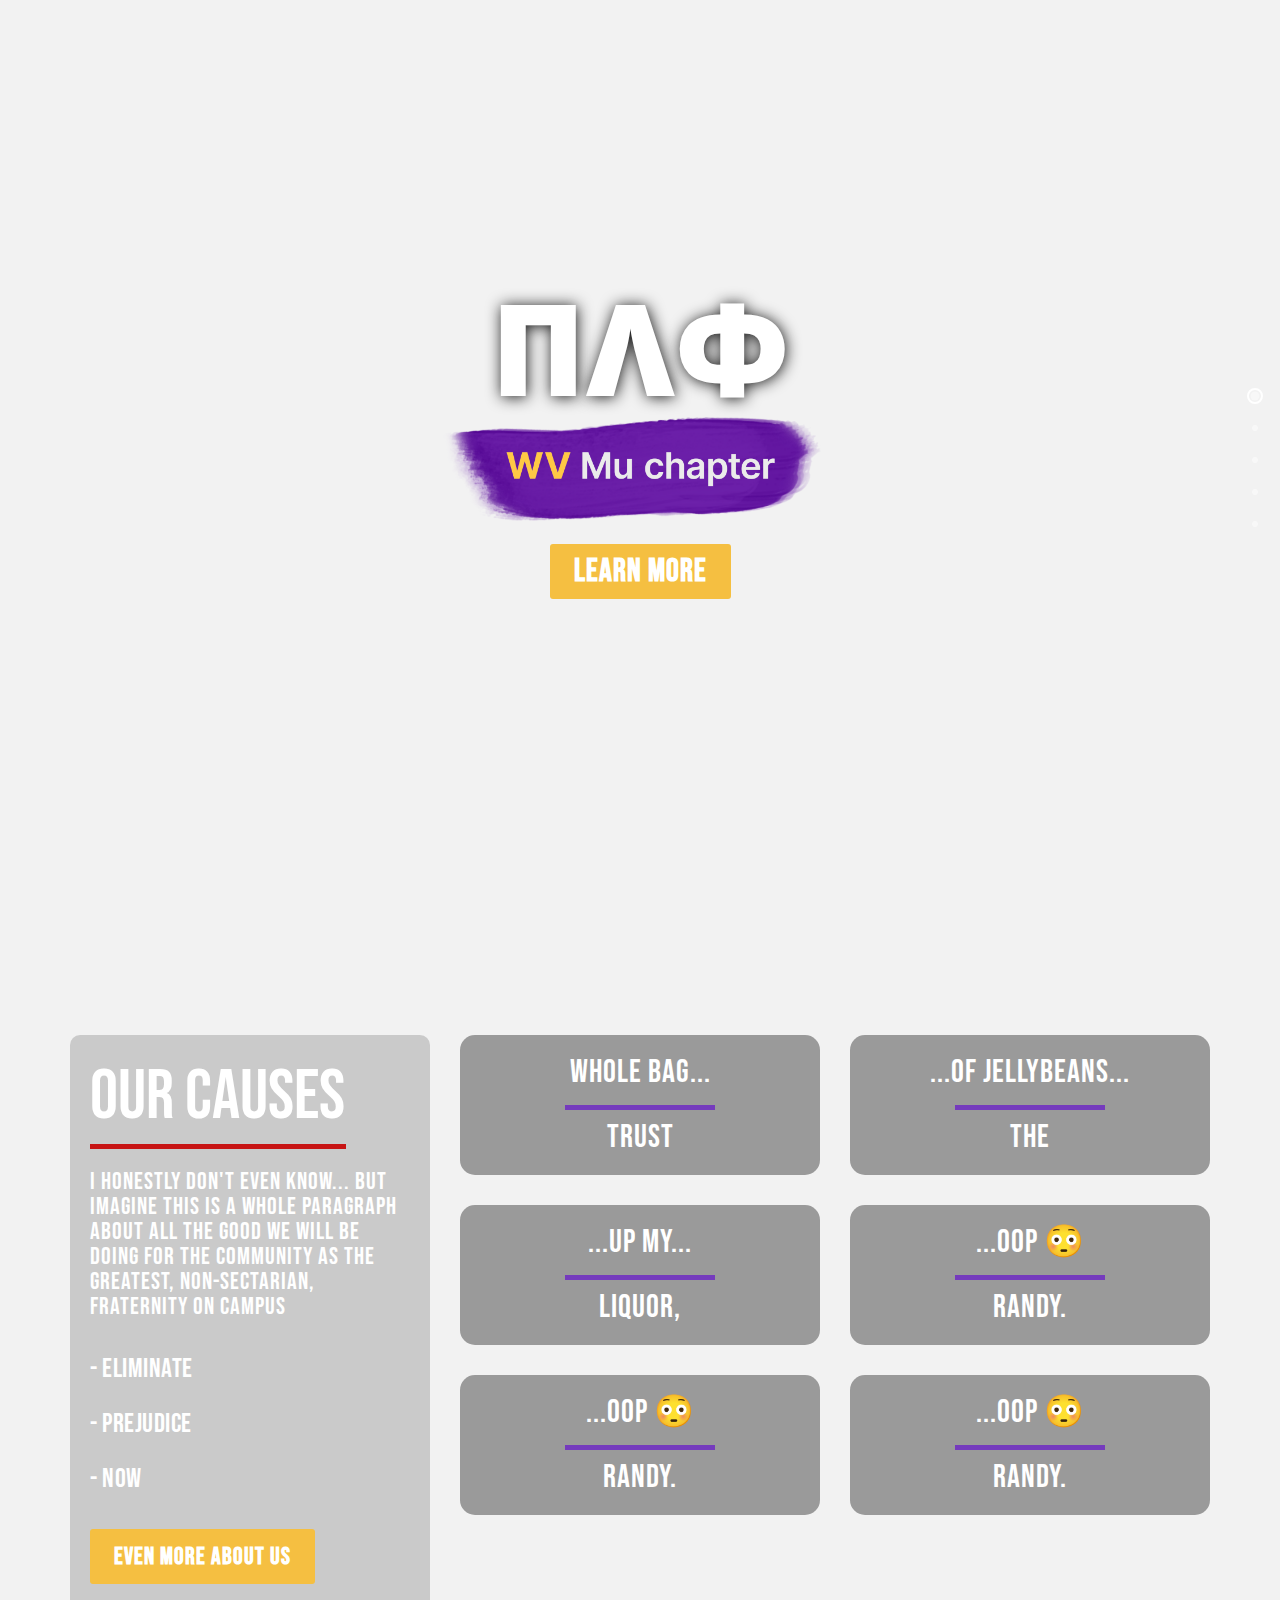
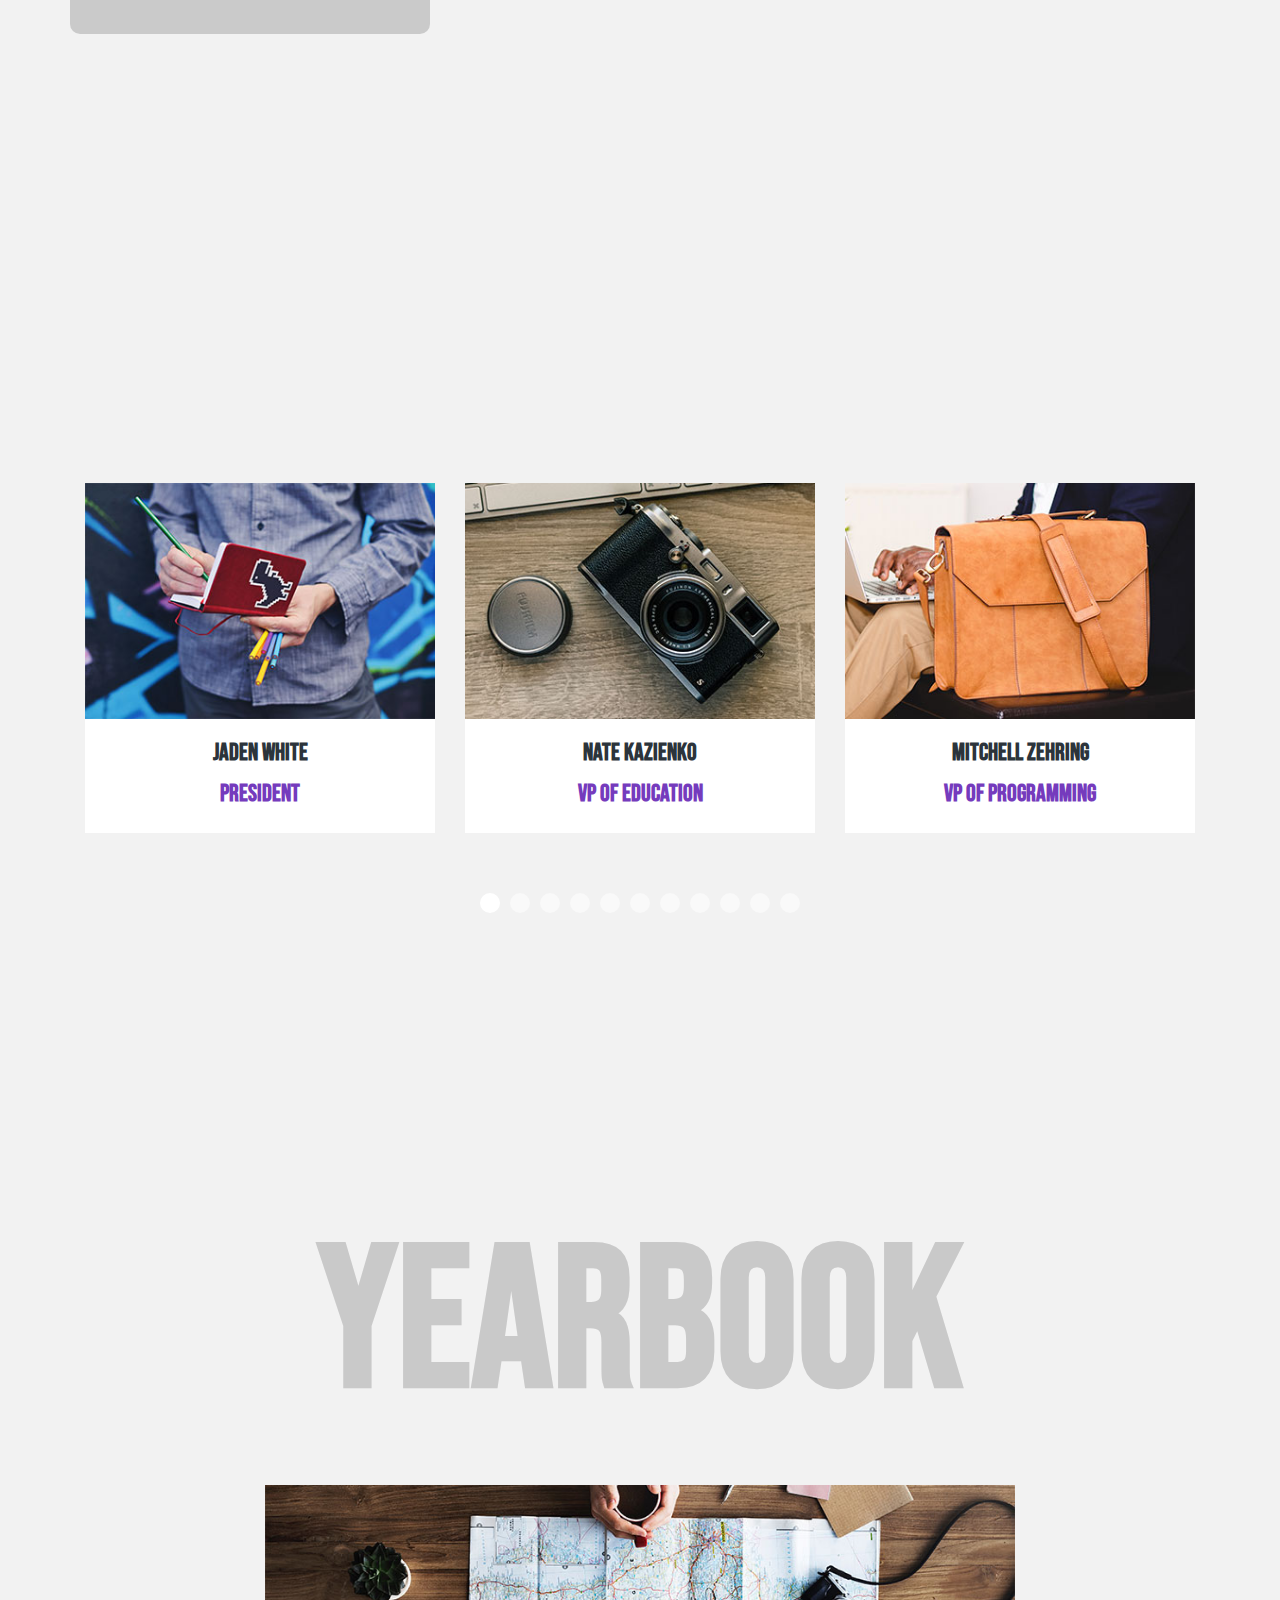
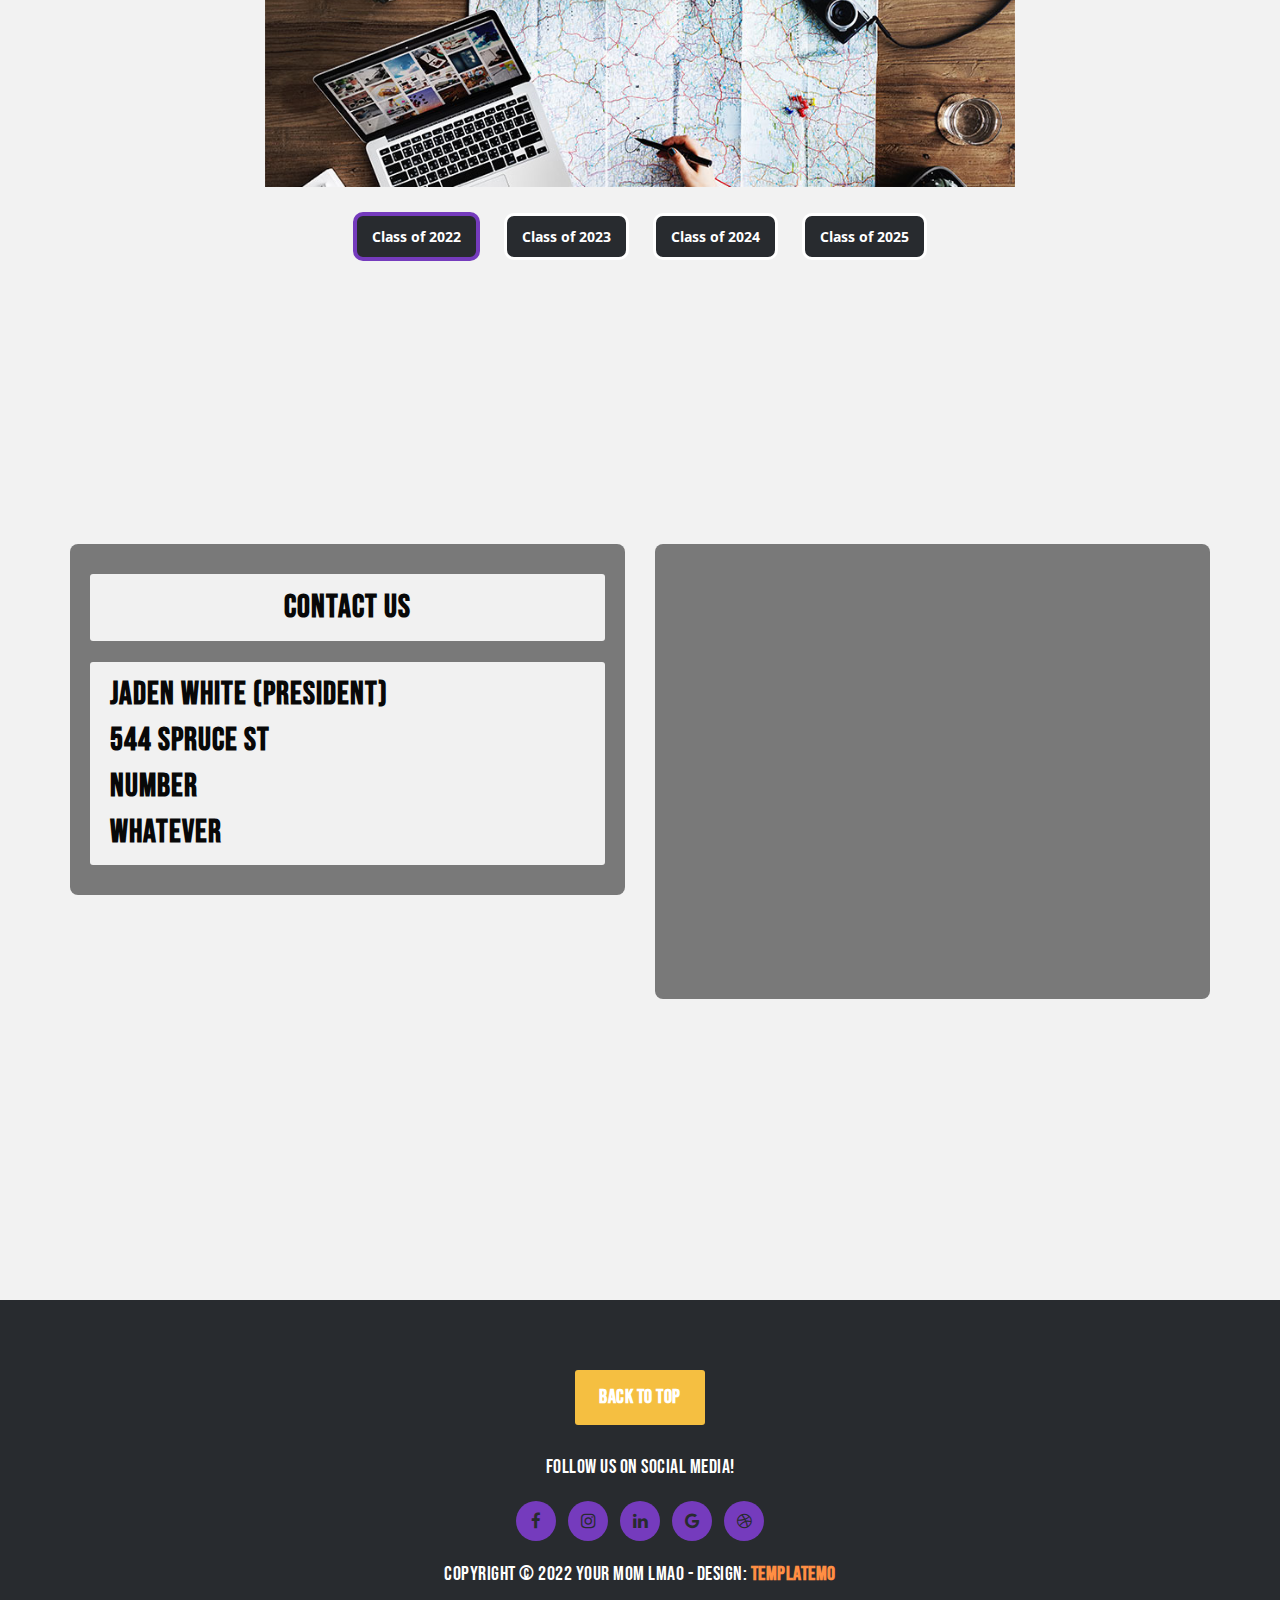
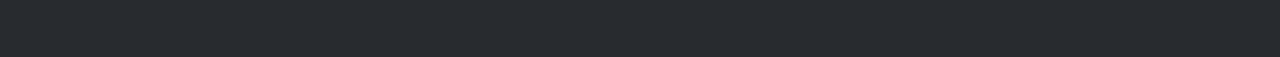
==== index.html @ c04f8cab "Update index.html" ====
<!DOCTYPE html>
<html>
    <head> 
        <meta charset="utf-8">
        <meta http-equiv="X-UA-Compatible" content="IE=edge,chrome=1">
        <title>WVU PiLam</title>
        <link rel="shortcut icon" href="img/lion60.png" type="image/x-icon"/>
        <meta name="description" content="">
        <meta name="viewport" content="width=device-width, initial-scale=1">
        <link rel="apple-touch-icon" href="apple-touch-icon.png">

        <link rel="stylesheet" href="css/bootstrap.min.css">
        <link rel="stylesheet" href="css/fontAwesome.css">
        <link rel="stylesheet" href="css/hero-slider.css">
        <link rel="stylesheet" href="css/main.css">
        <link rel="stylesheet" href="css/owl-carousel.css">

        <link href="https://fonts.googleapis.com/css?family=Open+Sans:300,400,600,700,800" rel="stylesheet">
        <script src="https://ajax.googleapis.com/ajax/libs/jquery/3.5.1/jquery.min.js"></script>
        <script src="https://unpkg.com/@lottiefiles/lottie-player@latest/dist/lottie-player.js"></script>

        <script src="js/vendor/modernizr-2.8.3-respond-1.4.2.min.js"></script>
        <script src="js/pilam.js"></script>
    </head>
<!--
Vanilla Template
https://templatemo.com/tm-526-vanilla
-->
<body>
    <div class = "spinner-wrapper">
        <div class="spinner">
          <div id="circle5">
            <!-- <img src="img/bust.png" id="smallen"> -->
          </div>
        </div>
      </div>

    <div class="fixed-side-navbar">
        <ul class="nav flex-column">
            <li class="nav-item"><a class="nav-link" href="#home"><span>Intro</span></a></li>
            <li class="nav-item"><a class="nav-link" href="#services"><span>Philanthropy</span></a></li>
            <li class="nav-item"><a class="nav-link" href="#portfolio"><span>The Boys</span></a></li>
            <li class="nav-item"><a class="nav-link" href="#our-story"><span>YEARBOOK</span></a></li>
            <li class="nav-item"><a class="nav-link" href="#contact-us"><span>Contact Us</span></a></li>
        </ul>
    </div>

    <div class="parallax-content baner-content" id="home">
        <div class="container">
            <div class="first-content">
                <h1>ΠΛΦ</h1>
                <div class="stroke">
                    <img src="img/mu.png" id="chapter">
                <!-- <span><em>WV</em> Mu chapter</span> -->
                </div>
                <div class="primary-button">
                    <a href="#services"><p>Learn More</p></a>
                </div>
            </div>
        </div>
    </div>


    <div class="service-content" id="services">         
        <div class="container">
            <div class="row">
                <div class="col-md-4">
                    <div class="left-text">
                        <h4>Our causes</h4>
                        <div class="line-dec"></div>
                        <p>I honestly don't even know... But imagine this is a whole paragraph about all the good 
                            we will be doing for the community as the GREATEST, NON-SECTARIAN, fraternity on campus</p>
                        <ul>
                            <li>-  Eliminate</li>
                            <li>-  Prejudice</li>
                            <li>-  NOW</li>
                        </ul>
                        <div class="primary-button">
                            <a href="https://www.pilambdaphi.org/about/" target="_blank"><p>Even More About Us</p></a>
                        </div>
                    </div>
                </div>
                <div class="col-md-8">
                    <div class="row">
                        <div class="col-md-6">
                            <div class="service-item">
                                <p>WHOLE BAG...</p>
                                <div class="line-dec"></div>
                                <p>Trust</p>
                            </div>
                        </div>
                        <div class="col-md-6" id="round">
                            <div class="service-item">
                                <p>...OF JELLYBEANS...</p>
                                <div class="line-dec"></div>
                                <p>the</p>
                            </div>
                        </div>
                        <div class="col-md-6">
                            <div class="service-item">
                                <p>...UP MY...</p>
                                <div class="line-dec"></div>
                                <p>liquor,</p>
                            </div>
                        </div>
                        <div class="col-md-6">
                            <div class="service-item">
                                <p>...OOP 😳</p>
                                <div class="line-dec"></div>
                                <p>Randy.</p>
                            </div>
                        </div>
                        <div class="col-md-6">
                            <div class="service-item">
                                <p>...OOP 😳</p>
                                <div class="line-dec"></div>
                                <p>Randy.</p>
                            </div>
                        </div>
                        <div class="col-md-6">
                            <div class="service-item">
                                <p>...OOP 😳</p>
                                <div class="line-dec"></div>
                                <p>Randy.</p>
                            </div>
                        </div>
                    </div>
                </div>                
            </div>
        </div>
    </div>

    
    <div class="parallax-content projects-content" id="portfolio">
        <div class="container" id="skeet">
            <div id="theboys"> <img src="img/theboys.gif" alt=""> </div>
            <div class="row">
                <div class="col-md-12">
                    <div id="owl-testimonials" class="owl-carousel owl-theme">
                        
                        <div class="item">
                            <div class="testimonials-item">
                                <a href="img/1st-big-item.jpg" data-lightbox="image-1"><img src="img/1st-item.jpg" alt=""></a>
                                <div class="text-content">
                                    <h4>JADEN WHITE</h4>
                                    <span>President</span>
                                </div>
                            </div>
                        </div>
                        
                        <div class="item">
                            <div class="testimonials-item">
                                <a href="img/2nd-big-item.jpg" data-lightbox="image-1"><img src="img/2nd-item.jpg" alt=""></a>
                                <div class="text-content">
                                    <h4>Nate Kazienko</h4>
                                    <span>VP of Education</span>
                                </div>
                            </div>
                        </div>
                        <div class="item">
                            <div class="testimonials-item">
                                <a href="img/3rd-big-item.jpg" data-lightbox="image-1"><img src="img/3rd-item.jpg" alt=""></a>
                                <div class="text-content">
                                    <h4>Mitchell Zehring</h4>
                                    <span>VP of Programming</span>
                                </div>
                            </div>
                        </div>
                        <div class="item">
                            <div class="testimonials-item">
                                <a href="img/4th-big-item.jpg" data-lightbox="image-1"><img src="img/4th-item.jpg" alt=""></a>
                                <div class="text-content">
                                    <h4>Noah Boylen</h4>
                                    <span>VP of Recruitment</span>
                                </div>
                            </div>
                        </div>
                        
                        <div class="item">
                            <div class="testimonials-item">
                                <a href="img/5th-big-item.jpg" data-lightbox="image-1"><img src="img/5th-item.jpg" alt=""></a>
                                <div class="text-content">
                                    <h4>Dylan McGlinchey</h4>
                                    <span>VP of Finance</span>
                                </div>
                            </div>
                        </div>
                        
                        <div class="item">
                            <div class="testimonials-item">
                                <a href="img/6th-big-item.jpg" data-lightbox="image-1"><img src="img/6th-item.jpg" alt=""></a>
                                <div class="text-content">
                                    <h4>Alex Tucker</h4>
                                    <span>VP of Communications</span>
                                </div>
                            </div>
                        </div>
                        
                        <div class="item">
                            <div class="testimonials-item">
                                <a href="img/2nd-big-item.jpg" data-lightbox="image-1"><img src="img/2nd-item.jpg" alt=""></a>
                                <div class="text-content">
                                    <h4>Chris Deluca</h4>
                                    <span>VP of Alumni Relations</span>
                                </div>
                            </div>
                        </div>
                        
                        <div class="item">
                            <div class="testimonials-item">
                                <a href="img/1st-big-item.jpg" data-lightbox="image-1"><img src="img/1st-item.jpg" alt=""></a>
                                <div class="text-content">
                                    <h4>Harry Weeks</h4>
                                    <span>---</span>
                                </div>
                            </div>
                        </div>
                        
                        <div class="item">
                            <div class="testimonials-item">
                                <a href="img/1st-big-item.jpg" data-lightbox="image-1"><img src="img/1st-item.jpg" alt=""></a>
                                <div class="text-content">
                                    <h4>Colton Cooper</h4>
                                    <span>---</span>
                                </div>
                            </div>
                        </div>
                        
                        <div class="item">
                            <div class="testimonials-item">
                                <a href="img/1st-big-item.jpg" data-lightbox="image-1"><img src="img/1st-item.jpg" alt=""></a>
                                <div class="text-content">
                                    <h4>Ian Scaffidi</h4>
                                    <span>---</span>
                                </div>
                            </div>
                        </div>
                        
                        <div class="item">
                            <div class="testimonials-item">
                                <a href="img/1st-big-item.jpg" data-lightbox="image-1"><img src="img/1st-item.jpg" alt=""></a>
                                <div class="text-content">
                                    <h4>Jeremy Six</h4>
                                    <span>---</span>
                                </div>
                            </div>
                        </div>
                        
                        <div class="item">
                            <div class="testimonials-item">
                                <a href="img/1st-big-item.jpg" data-lightbox="image-1"><img src="img/1st-item.jpg" alt=""></a>
                                <div class="text-content">
                                    <h4>Connor Kelly</h4>
                                    <span>---</span>
                                </div>
                            </div>
                        </div>
                        
                        <div class="item">
                            <div class="testimonials-item">
                                <a href="img/1st-big-item.jpg" data-lightbox="image-1"><img src="img/1st-item.jpg" alt=""></a>
                                <div class="text-content">
                                    <h4>Cameron Cornwall</h4>
                                    <span>---</span>
                                </div>
                            </div>
                        </div>
                        
                        <div class="item">
                            <div class="testimonials-item">
                                <a href="img/1st-big-item.jpg" data-lightbox="image-1"><img src="img/1st-item.jpg" alt=""></a>
                                <div class="text-content">
                                    <h4>Ryan Rutherford</h4>
                                    <span>---</span>
                                </div>
                            </div>
                        </div>
                        
                        <div class="item">
                            <div class="testimonials-item">
                                <a href="img/1st-big-item.jpg" data-lightbox="image-1"><img src="img/1st-item.jpg" alt=""></a>
                                <div class="text-content">
                                    <h4>Max Farmerie</h4>
                                    <span>---</span>
                                </div>
                            </div>
                        </div>
                        
                        <div class="item">
                            <div class="testimonials-item">
                                <a href="img/1st-big-item.jpg" data-lightbox="image-1"><img src="img/1st-item.jpg" alt=""></a>
                                <div class="text-content">
                                    <h4>HJonah Andres</h4>
                                    <span>---</span>
                                </div>
                            </div>
                        </div>
                        
                        <div class="item">
                            <div class="testimonials-item">
                                <a href="img/1st-big-item.jpg" data-lightbox="image-1"><img src="img/1st-item.jpg" alt=""></a>
                                <div class="text-content">
                                    <h4>Ryan Garland</h4>
                                    <span>---</span>
                                </div>
                            </div>
                        </div>
                        
                        <div class="item">
                            <div class="testimonials-item">
                                <a href="img/1st-big-item.jpg" data-lightbox="image-1"><img src="img/1st-item.jpg" alt=""></a>
                                <div class="text-content">
                                    <h4>Jaxon Lamb</h4>
                                    <span>---</span>
                                </div>
                            </div>
                        </div>
                        
                        <div class="item">
                            <div class="testimonials-item">
                                <a href="img/1st-big-item.jpg" data-lightbox="image-1"><img src="img/1st-item.jpg" alt=""></a>
                                <div class="text-content">
                                    <h4>Cole Newland</h4>
                                    <span>---</span>
                                </div>
                            </div>
                        </div>
                        
                        <div class="item">
                            <div class="testimonials-item">
                                <a href="img/1st-big-item.jpg" data-lightbox="image-1"><img src="img/1st-item.jpg" alt=""></a>
                                <div class="text-content">
                                    <h4>Dante Leff</h4>
                                    <span>---</span>
                                </div>
                            </div>
                        </div>
                        
                        <div class="item">
                            <div class="testimonials-item">
                                <a href="img/1st-big-item.jpg" data-lightbox="image-1"><img src="img/1st-item.jpg" alt=""></a>
                                <div class="text-content">
                                    <h4>Agustin Urioste/h4>
                                    <span>---</span>
                                </div>
                            </div>
                        </div>
                            
                            <div class="item">
                            <div class="testimonials-item">
                                <a href="img/1st-big-item.jpg" data-lightbox="image-1"><img src="img/1st-item.jpg" alt=""></a>
                                <div class="text-content">
                                    <h4>Jared Icenhower</h4>
                                    <span>---</span>
                                </div>
                            </div>
                        </div>
                            
                            <div class="item">
                            <div class="testimonials-item">
                                <a href="img/1st-big-item.jpg" data-lightbox="image-1"><img src="img/1st-item.jpg" alt=""></a>
                                <div class="text-content">
                                    <h4>Lou Wabnitz</h4>
                                    <span>---</span>
                                </div>
                            </div>
                        </div>
                            
                        <div class="item">
                            <div class="testimonials-item">
                                <a href="img/1st-big-item.jpg" data-lightbox="image-1"><img src="img/1st-item.jpg" alt=""></a>
                                <div class="text-content">
                                    <h4>Isaac Wilfong/h4>
                                    <span>---</span>
                                </div>
                            </div>
                        </div>
                                
                        <div class="item">
                            <div class="testimonials-item">
                                <a href="img/1st-big-item.jpg" data-lightbox="image-1"><img src="img/1st-item.jpg" alt=""></a>
                                <div class="text-content">
                                    <h4>Chris VaChris</h4>
                                    <span>---</span>
                                </div>
                            </div>
                        </div>
                            
                        <div class="item">
                            <div class="testimonials-item">
                                <a href="img/1st-big-item.jpg" data-lightbox="image-1"><img src="img/1st-item.jpg" alt=""></a>
                                <div class="text-content">
                                    <h4>Jacob Coots</h4>
                                    <span>---</span>
                                </div>
                            </div>
                        </div>
                            
                       <div class="item">
                            <div class="testimonials-item">
                                <a href="img/1st-big-item.jpg" data-lightbox="image-1"><img src="img/1st-item.jpg" alt=""></a>
                                <div class="text-content">
                                    <h4>Aaron Charlebois</h4>
                                    <span>---</span>
                                </div>
                            </div>
                        </div>
                            
                            <div class="item">
                            <div class="testimonials-item">
                                <a href="img/1st-big-item.jpg" data-lightbox="image-1"><img src="img/1st-item.jpg" alt=""></a>
                                <div class="text-content">
                                    <h4>Matt Green</h4>
                                    <span>---</span>
                                </div>
                            </div>
                        </div>
                            
                            <div class="item">
                            <div class="testimonials-item">
                                <a href="img/1st-big-item.jpg" data-lightbox="image-1"><img src="img/1st-item.jpg" alt=""></a>
                                <div class="text-content">
                                    <h4>Ethan Wright</h4>
                                    <span>---</span>
                                </div>
                            </div>
                        </div>
                            
                            <div class="item">
                            <div class="testimonials-item">
                                <a href="img/1st-big-item.jpg" data-lightbox="image-1"><img src="img/1st-item.jpg" alt=""></a>
                                <div class="text-content">
                                    <h4>Matt Clingenpeel</h4>
                                    <span>---</span>
                                </div>
                            </div>
                        </div>
                            
                            <div class="item">
                            <div class="testimonials-item">
                                <a href="img/1st-big-item.jpg" data-lightbox="image-1"><img src="img/1st-item.jpg" alt=""></a>
                                <div class="text-content">
                                    <h4>Aaron Charlebois</h4>
                                    <span>---</span>
                                </div>
                            </div>
                        </div>
                        
                    </div>
                </div>
            </div>
        </div>
    </div>


    <div class="tabs-content" id="our-story">
        <!-- <div id="story"> <img src="img/story.gif" alt=""> </div> -->
        <div class="yeartitle">
            <div class="title-item"><p>YEARBOOK</p></div>
        </div>
        <div class="container yearbook">
             <div class="row">
                <div class="col-md-8 mx-auto">
                    <div class="wrapper">
                    <section id="first-tab-group" class="tabgroup">
                      <div id="tab1">
                        <img src="img/1st-tab.jpg" alt="">
                         <!-- <p>Paragraph possible.</p> -->
                      </div>
                      <div id="tab2">
                        <img src="img/2nd-tab.jpg" alt="">
                       <!-- <p>Paragraph possible.</p> -->
                      </div>
                      <div id="tab3">
                        <img src="img/3rd-tab.jpg" alt="">
                         <!-- <p>Paragraph possible.</p> -->
                      </div>
                      <div id="tab4">
                        <img src="img/4th-tab.jpg" alt="">
                         <!-- <p>Paragraph possible.</p> -->
                    </section>
                    <ul class="tabs clearfix" data-tabgroup="first-tab-group">
                      <li><a href="#tab1" class="active">Class of 2022</a></li>
                      <li><a href="#tab2">Class of 2023</a></li>
                      <li><a href="#tab3">Class of 2024</a></li>
                      <li><a href="#tab4">Class of 2025</a></li>
                    </ul>
                    </div>
                </div>
            </div>
        </div>
    </div>


    <div class="parallax-content contact-content" id="contact-us">
        <div class="container">
            <div class="row">
                <!--<div class="col-md-6">
                    <div class="contact-form">
                        <div class="row">
                            <form id="contact" action="" method="post">
                                <div class="row">
                                    <div class="col-md-12">
                                      <fieldset>
                                        <input name="name" type="text" class="form-control" id="name" placeholder="Your name..." required="">
                                      </fieldset>
                                    </div>
                                    <div class="col-md-12">
                                      <fieldset>
                                        <input name="email" type="email" class="form-control" id="email" placeholder="Your email..." required="">
                                      </fieldset>
                                    </div>
                                    <div class="col-md-12">
                                      <fieldset>
                                        <textarea name="message" rows="6" class="form-control" id="message" placeholder="Your message..." required=""></textarea>
                                      </fieldset>
                                    </div>
                                    <div class="col-md-12">
                                      <fieldset>
                                        <button type="submit" id="form-submit" class="btn">Send Message</button>
                                      </fieldset>
                                    </div> 
                                                                       
                                </div>
                            </form>
                        </div>
                    </div>
                </div> -->
                <div class="col-md-6">
                    <div class="map">
                <div class="contactSquare">
                    <br>
                    <p>Contact Us</p>
                    <br>
                  </div>
                  <br>
                  <div class="contactSquare2">
                    <p>Jaden White (President)</p>
                    <br>
                    <p>544 Spruce St</p>
                    <br>
                    <p>Number</p>
                    <br>
                    <p>Whatever</p>
                  </div>
                </div>
                </div>
                <div class="col-md-6">
                    <div class="map">
                    <!-- How to change your own map point
                           1. Go to Google Maps
                           2. Click on your location point
                           3. Click "Share" and choose "Embed map" tab
                           4. Copy only URL and paste it within the src="" field below
                    -->

                         <iframe src="https://www.google.com/maps/embed/v1/place?q=place_id:Eig1NDQgU3BydWNlIFN0LCBNb3JnYW50b3duLCBXViAyNjUwNSwgVVNBIlESTwo0CjIJnzLoTGN7NYgRSp_VmxJH49caHgsQ7sHuoQEaFAoSCe2SSh0ZezWIERXAhmSf-9KfDBCgBCoUChIJ78q42nx7NYgRjWNObmt5iIE&key=AIzaSyDJhasPWdSQ15h7fcMyw0p98nAD2GljivE"
                            width="100%" height="390" frameborder="0" style="border:0" allowfullscreen>
                        </iframe>
                    </div>
                </div>
            </div>
        </div>
    </div>

    <footer>
        <div class="container">
            <div class="row">
                <div class="col-md-12">
                    <div class="primary-button">
                        <a href="#home"><p>Back To Top</p></a>
                    </div>
                    <p>Follow us on Social Media!</p>
                    <br>
                    <ul>
                        <li><a href="https://www.facebook.com/pilamwvu/about" target="_blank"><i class="fa fa-facebook"></i></a></li>
                        <li><a href="https://www.instagram.com/pilamwvu/" target="_blank"><i class="fa fa-instagram"></i></a></li>
                        <li><a href="#"><i class="fa fa-linkedin"></i></a></li>
                        <li><a href="#"><i class="fa fa-google"></i></a></li>
                        <li><a href="#"><i class="fa fa-dribbble"></i></a></li>
                    </ul>
                    <br>
                    <p>Copyright &copy; 2022 your mom lmao
            
            		- Design: <a rel="nofollow noopener" href="https://templatemo.com"><em>TemplateMo</em></a></p>
                </div>
            </div>
        </div>
    </footer>



    <script src="https://ajax.googleapis.com/ajax/libs/jquery/1.11.2/jquery.min.js"></script>
    <script>window.jQuery || document.write('<script src="js/vendor/jquery-1.11.2.min.js"><\/script>')</script>
    <script src="js/vendor/bootstrap.min.js"></script>
    <script src="js/plugins.js"></script>
    <script src="js/main.js"></script>
    <script>
        function openCity(cityName) {
            var i;
            var x = document.getElementsByClassName("city");
            for (i = 0; i < x.length; i++) {
               x[i].style.display = "none";  
            }
            document.getElementById(cityName).style.display = "block";  
        }
    </script>

    <script>
        $(document).ready(function(){
          // Add smooth scrolling to all links
          $(".fixed-side-navbar a, .primary-button a").on('click', function(event) {

            // Make sure this.hash has a value before overriding default behavior
            if (this.hash !== "") {
              // Prevent default anchor click behavior
              event.preventDefault();

              // Store hash
              var hash = this.hash;

              // Using jQuery's animate() method to add smooth page scroll
              // The optional number (800) specifies the number of milliseconds it takes to scroll to the specified area
              $('html, body').animate({
                scrollTop: $(hash).offset().top
              }, 800, function(){
           
                // Add hash (#) to URL when done scrolling (default click behavior)
                window.location.hash = hash;
              });
            } // End if
          });
        });
    </script>

</body>
</html>
---- css/hero-slider.css ----
/* -------------------------------- 

Primary style

-------------------------------- */
*, *::after, *::before {
  -webkit-box-sizing: border-box;
  -moz-box-sizing: border-box;
  box-sizing: border-box;
}

html {
  font-size: 62.5%;
}

body {
  font-family: "Open Sans", sans-serif;
  color: #2c343b;
  background-color: #f2f2f2;
}

a {
  color: #d44457;
  text-decoration: none;
}

img {

}

/* -------------------------------- 

Main Components 

-------------------------------- */
.cd-header {
  position: absolute;
  z-index: 2;
  top: 0;
  left: 0;
  width: 100%;
  height: 50px;
  background-color: #21272c;
  -webkit-font-smoothing: antialiased;
  -moz-osx-font-smoothing: grayscale;
}
@media only screen and (min-width: 768px) {
  .cd-header {
    height: 70px;
    background-color: transparent;
  }
}

#cd-logo {
  float: left;
  margin: 13px 0 0 5%;
}
#cd-logo img {
  display: block;
}
@media only screen and (min-width: 768px) {
  #cd-logo {
    margin: 23px 0 0 5%;
  }
}

.cd-primary-nav {
  /* mobile first - navigation hidden by default, triggered by tap/click on navigation icon */
  float: right;
  margin-right: 5%;
  width: 44px;
  height: 100%;
}
.cd-primary-nav ul {
  position: absolute;
  top: 0;
  left: 0;
  width: 100%;
  -webkit-transform: translateY(-100%);
  -moz-transform: translateY(-100%);
  -ms-transform: translateY(-100%);
  -o-transform: translateY(-100%);
  transform: translateY(-100%);
}
.cd-primary-nav ul.is-visible {
  box-shadow: 0 3px 8px rgba(0, 0, 0, 0.2);
  -webkit-transform: translateY(50px);
  -moz-transform: translateY(50px);
  -ms-transform: translateY(50px);
  -o-transform: translateY(50px);
  transform: translateY(50px);
}
.cd-primary-nav a {
  display: block;
  height: 50px;
  line-height: 50px;
  padding-left: 5%;
  background: #21272c;
  border-top: 1px solid #333c44;
  color: #ffffff;
}
/* @media only screen and (min-width: 768px) {
  .cd-primary-nav {
    
    width: auto;
    height: auto;
    background: none;
  }
  .cd-primary-nav ul {
    position: static;
    width: auto;
    -webkit-transform: translateY(0);
    -moz-transform: translateY(0);
    -ms-transform: translateY(0);
    -o-transform: translateY(0);
    transform: translateY(0);
    line-height: 70px;
  }
  .cd-primary-nav ul.is-visible {
    -webkit-transform: translateY(0);
    -moz-transform: translateY(0);
    -ms-transform: translateY(0);
    -o-transform: translateY(0);
    transform: translateY(0);
  }
  .cd-primary-nav li {
    display: inline-block;
    margin-left: 1em;
  }
  .cd-primary-nav a {
    display: inline-block;
    height: auto;
    font-weight: 600;
    line-height: normal;
    background: transparent;
    padding: .6em 1em;
    border-top: none;
  }
} */

/* -------------------------------- 

Slider

-------------------------------- */
.cd-hero {
  position: relative;
  -webkit-font-smoothing: antialiased;
  -moz-osx-font-smoothing: grayscale;
}

.cd-hero-slider {
  position: relative;
  height: 360px;
  overflow: hidden;
}
.cd-hero-slider li {
  position: absolute;
  top: 0;
  left: 0;
  width: 100%;
  height: 100%;
  -webkit-transform: translateX(100%);
  -moz-transform: translateX(100%);
  -ms-transform: translateX(100%);
  -o-transform: translateX(100%);
  transform: translateX(100%);
}
.cd-hero-slider li.selected {
  /* this is the visible slide */
  position: relative;
  -webkit-transform: translateX(0);
  -moz-transform: translateX(0);
  -ms-transform: translateX(0);
  -o-transform: translateX(0);
  transform: translateX(0);
}
.cd-hero-slider li.move-left {
  /* slide hidden on the left */
  -webkit-transform: translateX(-100%);
  -moz-transform: translateX(-100%);
  -ms-transform: translateX(-100%);
  -o-transform: translateX(-100%);
  transform: translateX(-100%);
}
.cd-hero-slider li.is-moving, .cd-hero-slider li.selected {
  /* the is-moving class is assigned to the slide which is moving outside the viewport */
  -webkit-transition: -webkit-transform 0.5s;
  -moz-transition: -moz-transform 0.5s;
  transition: transform 0.5s;
}
@media only screen and (min-width: 768px) {
  .cd-hero-slider {
    height: 500px;
  }
}
@media only screen and (min-width: 1170px) {
  .cd-hero-slider {
    height: 680px;
  }
}

/* -------------------------------- 

Single slide style

-------------------------------- */
.cd-hero-slider li {
  background-position: center center;
  background-size: cover;
  background-repeat: no-repeat;
}
.cd-hero-slider li:first-of-type {
  background-image: url(../img/slide_01.jpg);
}
.cd-hero-slider li:nth-of-type(2) {
  background-image: url(../img/slide_02.jpg);
}
.cd-hero-slider li:nth-of-type(3) {
  background-image: url(../img/slide_03.jpg);
}
.cd-hero-slider .cd-full-width,
.cd-hero-slider .cd-half-width {
  position: absolute;
  width: 100%;
  height: 100%;
  z-index: 1;
  left: 0;
  top: 0;
  /* this padding is used to align the text */
  padding-top: 80px;
  text-align: center;
  /* Force Hardware Acceleration in WebKit */
  -webkit-backface-visibility: hidden;
  backface-visibility: hidden;
  -webkit-transform: translateZ(0);
  -moz-transform: translateZ(0);
  -ms-transform: translateZ(0);
  -o-transform: translateZ(0);
  transform: translateZ(0);
}
.cd-hero-slider .cd-img-container {
  /* hide image on mobile device */
  display: none;
}
.cd-hero-slider .cd-img-container img {
  position: absolute;
  left: 50%;
  top: 50%;
  bottom: auto;
  right: auto;
  -webkit-transform: translateX(-50%) translateY(-50%);
  -moz-transform: translateX(-50%) translateY(-50%);
  -ms-transform: translateX(-50%) translateY(-50%);
  -o-transform: translateX(-50%) translateY(-50%);
  transform: translateX(-50%) translateY(-50%);
}
.cd-hero-slider .cd-bg-video-wrapper {
  /* hide video on mobile device */
  display: none;
  position: absolute;
  top: 0;
  left: 0;
  width: 100%;
  height: 100%;
  overflow: hidden;
}
.cd-hero-slider .cd-bg-video-wrapper video {
  /* you won't see this element in the html, but it will be injected using js */
  display: block;
  min-height: 100%;
  min-width: 100%;
  max-width: none;
  height: auto;
  width: auto;
  position: absolute;
  left: 50%;
  top: 50%;
  bottom: auto;
  right: auto;
  -webkit-transform: translateX(-50%) translateY(-50%);
  -moz-transform: translateX(-50%) translateY(-50%);
  -ms-transform: translateX(-50%) translateY(-50%);
  -o-transform: translateX(-50%) translateY(-50%);
  transform: translateX(-50%) translateY(-50%);
}
.cd-hero-slider h2, .cd-hero-slider p {
  text-shadow: 0 1px 3px rgba(0, 0, 0, 0.1);
  line-height: 1.2;
  margin: 0 auto 14px;
  color: #ffffff;
  width: 90%;
  max-width: 400px;
}
.cd-hero-slider h2 {
  font-size: 2.4rem;
}
.cd-hero-slider p {
  font-size: 1.4rem;
  line-height: 1.4;
}
.cd-hero-slider .cd-btn {
  display: inline-block;
  padding: 1.2em 1.4em;
  margin-top: .8em;
  background-color: rgba(212, 68, 87, 0.9);
  font-size: 1.3rem;
  font-weight: 700;
  letter-spacing: 1px;
  color: #ffffff;
  text-transform: uppercase;
  box-shadow: 0 3px 6px rgba(0, 0, 0, 0.1);
  -webkit-transition: background-color 0.2s;
  -moz-transition: background-color 0.2s;
  transition: background-color 0.2s;
}
.cd-hero-slider .cd-btn.secondary {
  background-color: rgba(22, 26, 30, 0.8);
}
.cd-hero-slider .cd-btn:nth-of-type(2) {
  margin-left: 1em;
}
.no-touch .cd-hero-slider .cd-btn:hover {
  background-color: #d44457;
}
.no-touch .cd-hero-slider .cd-btn.secondary:hover {
  background-color: #161a1e;
}
@media only screen and (min-width: 768px) {
  .cd-hero-slider .cd-full-width,
  .cd-hero-slider .cd-half-width {
    padding-top: 150px;
  }
  .cd-hero-slider .cd-bg-video-wrapper {
    display: block;
  }
  .cd-hero-slider .cd-half-width {
    width: 45%;
  }
  .cd-hero-slider .cd-half-width:first-of-type {
    left: 5%;
  }
  .cd-hero-slider .cd-half-width:nth-of-type(2) {
    right: 5%;
    left: auto;
  }
  .cd-hero-slider .cd-img-container {
    display: block;
  }
  .cd-hero-slider h2, .cd-hero-slider p {
    max-width: 520px;
  }
  .cd-hero-slider h2 {
    font-size: 2.4em;
    font-weight: 300;
  }
  .cd-hero-slider .cd-btn {
    font-size: 1.4rem;
  }
}
@media only screen and (min-width: 1170px) {
  .cd-hero-slider .cd-full-width,
  .cd-hero-slider .cd-half-width {
    padding-top: 250px;
  }
  .cd-hero-slider h2, .cd-hero-slider p {
    margin-bottom: 20px;
  }
  .cd-hero-slider h2 {
    font-size: 3.2em;
  }
  .cd-hero-slider p {
    font-size: 1.6rem;
  }
}

/* -------------------------------- 

Single slide animation

-------------------------------- */
@media only screen and (min-width: 768px) {
  .cd-hero-slider .cd-half-width {
    opacity: 0;
    -webkit-transform: translateX(40px);
    -moz-transform: translateX(40px);
    -ms-transform: translateX(40px);
    -o-transform: translateX(40px);
    transform: translateX(40px);
  }
  .cd-hero-slider .move-left .cd-half-width {
    -webkit-transform: translateX(-40px);
    -moz-transform: translateX(-40px);
    -ms-transform: translateX(-40px);
    -o-transform: translateX(-40px);
    transform: translateX(-40px);
  }
  .cd-hero-slider .selected .cd-half-width {
    /* this is the visible slide */
    opacity: 1;
    -webkit-transform: translateX(0);
    -moz-transform: translateX(0);
    -ms-transform: translateX(0);
    -o-transform: translateX(0);
    transform: translateX(0);
  }
  .cd-hero-slider .is-moving .cd-half-width {
    /* this is the slide moving outside the viewport 
    wait for the end of the transition on the <li> parent before set opacity to 0 and translate to 40px/-40px */
    -webkit-transition: opacity 0s 0.5s, -webkit-transform 0s 0.5s;
    -moz-transition: opacity 0s 0.5s, -moz-transform 0s 0.5s;
    transition: opacity 0s 0.5s, transform 0s 0.5s;
  }
  .cd-hero-slider li.selected.from-left .cd-half-width:nth-of-type(2),
  .cd-hero-slider li.selected.from-right .cd-half-width:first-of-type {
    /* this is the selected slide - different animation if it's entering from left or right */
    -webkit-transition: opacity 0.4s 0.2s, -webkit-transform 0.5s 0.2s;
    -moz-transition: opacity 0.4s 0.2s, -moz-transform 0.5s 0.2s;
    transition: opacity 0.4s 0.2s, transform 0.5s 0.2s;
  }
  .cd-hero-slider li.selected.from-left .cd-half-width:first-of-type,
  .cd-hero-slider li.selected.from-right .cd-half-width:nth-of-type(2) {
    /* this is the selected slide - different animation if it's entering from left or right */
    -webkit-transition: opacity 0.4s 0.4s, -webkit-transform 0.5s 0.4s;
    -moz-transition: opacity 0.4s 0.4s, -moz-transform 0.5s 0.4s;
    transition: opacity 0.4s 0.4s, transform 0.5s 0.4s;
  }
  .cd-hero-slider .cd-full-width h2,
  .cd-hero-slider .cd-full-width p,
  .cd-hero-slider .cd-full-width .cd-btn {
    opacity: 0;
    -webkit-transform: translateX(100px);
    -moz-transform: translateX(100px);
    -ms-transform: translateX(100px);
    -o-transform: translateX(100px);
    transform: translateX(100px);
  }
  .cd-hero-slider .move-left .cd-full-width h2,
  .cd-hero-slider .move-left .cd-full-width p,
  .cd-hero-slider .move-left .cd-full-width .cd-btn {
    opacity: 0;
    -webkit-transform: translateX(-100px);
    -moz-transform: translateX(-100px);
    -ms-transform: translateX(-100px);
    -o-transform: translateX(-100px);
    transform: translateX(-100px);
  }
  .cd-hero-slider .selected .cd-full-width h2,
  .cd-hero-slider .selected .cd-full-width p,
  .cd-hero-slider .selected .cd-full-width .cd-btn {
    /* this is the visible slide */
    opacity: 1;
    -webkit-transform: translateX(0);
    -moz-transform: translateX(0);
    -ms-transform: translateX(0);
    -o-transform: translateX(0);
    transform: translateX(0);
  }
  .cd-hero-slider li.is-moving .cd-full-width h2,
  .cd-hero-slider li.is-moving .cd-full-width p,
  .cd-hero-slider li.is-moving .cd-full-width .cd-btn {
    /* this is the slide moving outside the viewport 
    wait for the end of the transition on the li parent before set opacity to 0 and translate to 100px/-100px */
    -webkit-transition: opacity 0s 0.5s, -webkit-transform 0s 0.5s;
    -moz-transition: opacity 0s 0.5s, -moz-transform 0s 0.5s;
    transition: opacity 0s 0.5s, transform 0s 0.5s;
  }
  .cd-hero-slider li.selected h2 {
    -webkit-transition: opacity 0.4s 0.2s, -webkit-transform 0.5s 0.2s;
    -moz-transition: opacity 0.4s 0.2s, -moz-transform 0.5s 0.2s;
    transition: opacity 0.4s 0.2s, transform 0.5s 0.2s;
  }
  .cd-hero-slider li.selected p {
    -webkit-transition: opacity 0.4s 0.3s, -webkit-transform 0.5s 0.3s;
    -moz-transition: opacity 0.4s 0.3s, -moz-transform 0.5s 0.3s;
    transition: opacity 0.4s 0.3s, transform 0.5s 0.3s;
  }
  .cd-hero-slider li.selected .cd-btn {
    -webkit-transition: opacity 0.4s 0.4s, -webkit-transform 0.5s 0.4s, background-color 0.2s 0s;
    -moz-transition: opacity 0.4s 0.4s, -moz-transform 0.5s 0.4s, background-color 0.2s 0s;
    transition: opacity 0.4s 0.4s, transform 0.5s 0.4s, background-color 0.2s 0s;
  }
}
/* -------------------------------- 

Slider navigation

-------------------------------- */
.cd-slider-nav {
  display: none;
  position: absolute;
  width: 100%;
  bottom: 0;
  z-index: 2;
  text-align: center;
  height: 55px;
  background-color: rgba(0, 1, 1, 0.5);
}
.cd-slider-nav nav, .cd-slider-nav ul, .cd-slider-nav li, .cd-slider-nav a {
  height: 100%;
}
.cd-slider-nav nav {
  display: inline-block;
  position: relative;
}
.cd-slider-nav .cd-marker {
  position: absolute;
  bottom: 0;
  left: 0;
  width: 60px;
  height: 100%;
  color: #d44457;
  background-color: #ffffff;
  box-shadow: inset 0 2px 0 currentColor;
  -webkit-transition: -webkit-transform 0.2s, box-shadow 0.2s;
  -moz-transition: -moz-transform 0.2s, box-shadow 0.2s;
  transition: transform 0.2s, box-shadow 0.2s;
}
.cd-slider-nav .cd-marker.item-2 {
  -webkit-transform: translateX(100%);
  -moz-transform: translateX(100%);
  -ms-transform: translateX(100%);
  -o-transform: translateX(100%);
  transform: translateX(100%);
}
.cd-slider-nav .cd-marker.item-3 {
  -webkit-transform: translateX(200%);
  -moz-transform: translateX(200%);
  -ms-transform: translateX(200%);
  -o-transform: translateX(200%);
  transform: translateX(200%);
}
.cd-slider-nav .cd-marker.item-4 {
  -webkit-transform: translateX(300%);
  -moz-transform: translateX(300%);
  -ms-transform: translateX(300%);
  -o-transform: translateX(300%);
  transform: translateX(300%);
}
.cd-slider-nav .cd-marker.item-5 {
  -webkit-transform: translateX(400%);
  -moz-transform: translateX(400%);
  -ms-transform: translateX(400%);
  -o-transform: translateX(400%);
  transform: translateX(400%);
}
.cd-slider-nav ul::after {
  clear: both;
  content: "";
  display: table;
}
.cd-slider-nav li {
  display: inline-block;
  width: 60px;
  float: left;
}
.cd-slider-nav li.selected a {
  color: #2c343b;
}
.no-touch .cd-slider-nav li.selected a:hover {
  background-color: transparent;
}
.cd-slider-nav a {
  display: block;
  position: relative;
  padding-top: 35px;
  font-size: 1rem;
  font-weight: 700;
  color: #a8b4be;
  -webkit-transition: background-color 0.2s;
  -moz-transition: background-color 0.2s;
  transition: background-color 0.2s;
}
.cd-slider-nav a::before {
  content: '';
  position: absolute;
  width: 24px;
  height: 24px;
  top: 8px;
  left: 50%;
  right: auto;
  -webkit-transform: translateX(-50%);
  -moz-transform: translateX(-50%);
  -ms-transform: translateX(-50%);
  -o-transform: translateX(-50%);
  transform: translateX(-50%);
}
.no-touch .cd-slider-nav a:hover {
  background-color: rgba(0, 1, 1, 0.5);
}
.cd-slider-nav li:first-of-type a::before {
  background-position: 0 0;
}
.cd-slider-nav li.selected:first-of-type a::before {
  background-position: 0 -24px;
}
.cd-slider-nav li:nth-of-type(2) a::before {
  background-position: -24px 0;
}
.cd-slider-nav li.selected:nth-of-type(2) a::before {
  background-position: -24px -24px;
}
.cd-slider-nav li:nth-of-type(3) a::before {
  background-position: -48px 0;
}
.cd-slider-nav li.selected:nth-of-type(3) a::before {
  background-position: -48px -24px;
}
.cd-slider-nav li:nth-of-type(4) a::before {
  background-position: -72px 0;
}
.cd-slider-nav li.selected:nth-of-type(4) a::before {
  background-position: -72px -24px;
}
.cd-slider-nav li:nth-of-type(5) a::before {
  background-position: -96px 0;
}
.cd-slider-nav li.selected:nth-of-type(5) a::before {
  background-position: -96px -24px;
}
@media only screen and (min-width: 768px) {
  .cd-slider-nav {
    height: 80px;
  }
  .cd-slider-nav .cd-marker,
  .cd-slider-nav li {
    width: 95px;
  }
  .cd-slider-nav a {
    padding-top: 48px;
    font-size: 1.1rem;
    text-transform: uppercase;
  }
  .cd-slider-nav a::before {
    top: 18px;
  }
}

/* -------------------------------- 

Main content

-------------------------------- */
.cd-main-content {
  width: 90%;
  max-width: 768px;
  margin: 0 auto;
  padding: 2em 0;
}
.cd-main-content p {
  font-size: 1.4rem;
  line-height: 1.8;
  color: #999999;
  margin: 2em 0;
}
@media only screen and (min-width: 1170px) {
  .cd-main-content {
    padding: 3em 0;
  }
  .cd-main-content p {
    font-size: 1.6rem;
  }
}

/* -------------------------------- 

Javascript disabled

-------------------------------- */
.no-js .cd-hero-slider li {
  display: none;
}
.no-js .cd-hero-slider li.selected {
  display: block;
}

.no-js .cd-slider-nav {
  display: none;
}
---- css/main.css ----
/*

Vanilla Template

https://templatemo.com/tm-526-vanilla

*/

p {
  font-size: 24pt;
  letter-spacing: 1px;
  line-height: 25px;
}

section {
  padding: 25px 0 35px;
  background: #fff;
}
html{
  overflow-x: hidden;
}
body { 
  position: relative; /* we need this for the scrollspy */ 
  font-size: 14px;
  overflow-x: hidden;
}

a { color: #3CC; }

a:hover { color: #FF0; }



/*----------
  NAV
----------*/

.fixed-side-navbar {
  position: fixed;
  top: 50%;
  right: 0;
  z-index: 99999;
  margin-top: -100px;
  text-align: right;
  padding: 30px 0;
  -webkit-transition: all .3s;
  transition: all .3s;
}
.fixed-side-navbar:hover {
  background: transparent;
}
.fixed-side-navbar:hover .nav > li > a > span {
  color: rgba(0, 0, 0, 0.5);
  display: block;
  background-color: #fff;
  text-align: center;
  text-transform: uppercase;
  font-size: 12px;
  padding: 2px 12px;
  border-radius: 15px;
}
.fixed-side-navbar .nav > li a.active {
  background-color: transparent;
  color: black;
}
.fixed-side-navbar .nav > li a.active:after {
  -webkit-transform: scale(0.9);
          transform: scale(0.9);
}
.fixed-side-navbar .nav > li a.active:before {
  content: '';
  position: absolute;
  top: 50%;
  right: 17px;
  margin-top: -8px;
  width: 16px;
  height: 16px;
  background: transparent;
  border: 2px solid #fff;
  border-radius: 10px;
}
.nav>li {
  position: relative;
  display: block;
}
.fixed-side-navbar .nav > li a {
  color: #fff;
  min-height: 32px;
  background: transparent;
  padding: 5px 45px 5px 25px;
  border-right: none;
}
.fixed-side-navbar .nav > li a span {
  display: none;
  -webkit-transition: all .2s;
  transition: all .2s;
}
.fixed-side-navbar .nav > li a:after {
  content: '';
  position: absolute;
  top: 50%;
  right: 20px;
  margin-top: -5px;
  width: 10px;
  height: 10px;
  border-radius: 10px;
  background: rgba(250, 250, 250, 0.75);
  -webkit-transition: all .3s;
  transition: all .3s;
  -webkit-transform: scale(0.6);
          transform: scale(0.6);
}
.fixed-side-navbar .nav > li a:hover {
  background-color: transparent;
  border-top-left-radius: 5px;
  border-bottom-left-radius: 5px;
  border-color: black;
  boder-right: 0;
}
.fixed-side-navbar .nav > li a:hover > span {
  color: black;
  display: block;
}

.fadeInRight {
  -webkit-animation-name: fadeInRight;
          animation-name: fadeInRight;
}


.primary-button a {
  display: inline-block;
  background-color: #f5bf41;
  padding: 15px 24px;
  border-radius: 3px;
  text-transform: uppercase;
}

.primary-button p {
  color: #fff;
  font-weight: 700;
}


.parallax-content {
  width: 100%;
  min-height: 100vh;
  background-size: cover;
  
}

/*---------------MY STUFF --------------------------------------------------------*/
@font-face {
  font-family: 'bebas';
  src: url('fonts/BebasNeue-Regular.ttf') format('truetype');
  font-weight: normal;
  font-style: normal;
}

#theboys img{
max-width: 100%;
}
p{
font-family: 'bebas';
}


.yeartitle{
  display: grid;
  grid-template-columns: 1;
  justify-content: space-evenly;
  align-content: center;
width: 80vw;
height: 30vh;
margin: auto;
}

.title-item{
display: flex;
grid-column: 1;
width: 100%;

}

.yeartitle p{
font-family: 'bebas';
  font-size: 150pt;
  font-weight: 900;
  color: #c9c9c9;
  
}


.yearbook img{
  height: 100%;
  width: 100%;
  }

#skeet{
  padding-bottom: 8vh;
}
#theboys{
  width: 80%;
  margin: auto;
  margin-top: -10%;
  margin-bottom: 8vh;
}
.contactSquare{
  background-color: rgb(241, 241, 241);
  color: #080808;
  margin: auto;
  width: 100%;
  border-radius: 3px;
  text-align: center;
}
.contactSquare p{
font-size: 24pt;
font-weight: 600;
}

.contactSquare2 p{
  font-size: 24pt;
  font-weight: 600;
  }

.contactSquare2{
  background-color: rgb(241, 241, 241);
  color: #080808;
  margin: auto;
  width: 100%;
  border-radius: 3px;
  text-align: left;
  padding: 20px;
}

#round{
  border-radius: 10px;
}

/* preloader ------- */

.spinner-wrapper{
  height: 100%;
  width: 100%;
  position: fixed;
  top:0;
  left: 0;
  background-color: #1a1a1a;
  z-index: 9999;
}
.spinner{
  position: absolute;
  top: 50%;
  left: 50%;
  margin: auto; 
}

#bust{
  -webkit-animation: spin5 1s infinite linear;
          animation: spin5 1s infinite linear;
}
#smallen{
  height: 80px;
}
/**===== circle5 =====*/
#circle5 {
  display: block;
  position: absolute;
  top: 50%;
  left: 50%;
  height: 50px;
  width: 50px;
  margin: -25px 0 0 -25px;
  border: 4px #dadada solid;
  border-top: 4px #FFC845 solid;
  border-right: 4px #4E008E solid;
  border-bottom: 4px #FFC845 solid;
  border-radius: 50%;
  -webkit-animation: spin5 1s infinite linear;
          animation: spin5 1s infinite linear;
}

@-webkit-keyframes spin5 {
  from {
    -webkit-transform: rotate(0deg);
            transform: rotate(0deg);
  }
  to {
    -webkit-transform: rotate(359deg);
            transform: rotate(359deg);
  }
}
@keyframes spin5 {
  from {
    -webkit-transform: rotate(0deg);
            transform: rotate(0deg);
    -webkit-transform: rotate(0deg);
            transform: rotate(0deg);
  }
  to {
    -webkit-transform: rotate(359deg);
            transform: rotate(359deg);
    -webkit-transform: rotate(359deg);
            transform: rotate(359deg);
  }
}
/** END of circle5 */
/*--------------- END PRELOAD -----------*/
#chapter{
  height: 120px;
}

.stroke{
  margin:auto;
  margin-top: -15px;
  margin-left: -20px;
 /*  background-image: url(../img/mu.png);
  height: 150px;
  width: 100%;
  
  margin: auto;
  background-size: contain;
  background-repeat: no-repeat;

  /*text-align: center;
  vertical-align: middle;
  line-height: 500px;       /* The same as your div height */ 
}
/*SCROLLBAR CONTENT--------------------------------------------------------*/
::-webkit-scrollbar {
  width: 10px;
}

/* Track */
::-webkit-scrollbar-track {
  background: #b3b3b3;
}

/* Handle */
::-webkit-scrollbar-thumb {
  background: rgb(61, 61, 61);
  border-radius: 10px;
}

/* Handle on hover */
::-webkit-scrollbar-thumb:hover {
  background: rgb(39, 39, 39);
}
/*-------END SCROLLBAR CONTENT--------------------------------------------------------*/

.baner-content {
  padding-top: 30vh;
  text-align: center;
  background-image: url(../img/athens.jpg);
  
}

.baner-content h1 {
  margin-top: 0px;
  font-size: 128px;
  color: #fff;
  font-weight: 900;
  text-transform: uppercase;
  margin-bottom: 0px;
  text-shadow: 1px 1px 15px #161616;
}

.baner-content em {
  color: #FFC845;
  font-weight: 900;
  font-style: normal;
  text-shadow: #232323;
}

.baner-content span {
  display: inline-block;
  margin-top: -20px;
  font-weight: 600;
  font-size: 48px;
  color: #fff;
  text-shadow: #232323;
}

.baner-content .primary-button {
  margin-top: 15px;
}



.service-content {
  padding-left: 15px;
  padding-right: 15px;
  padding-top: 15vh;
  /*background-image: url(../img/2nd-section.jpg);*/
  background-image: url(../img/daze2.jpg);
  min-height: 100vh;
  background-size: cover;
  background-attachment: fixed;
  font-family: 'bebas';
 
}

.service-content .left-text h4 {
  font-size: 70px;
  font-weight: 500;
  color: #fff;
}

h4, .h4 {
  font-size: 20px;
}

.service-content .left-text .line-dec {
  width: 80%;
  height: 5px;
  background-color: #c71414;
  margin: 0px 0px 20px 0px;
}

.service-content .left-text{
  background-color: rgba(0, 0, 0, 0.164);
  padding: 20px;
  border-radius: 10px;
  margin-bottom: 20%;
}

.service-content .left-text p {
  color: #fff;
  font-size: 18pt;
}
.service-content .left-text ul {
  padding: 0;
  margin-top: 30px;
  list-style: none;
}

.service-content .left-text ul li {
  margin: 15px 0px;
  font-weight: 500;
  font-size: 20pt;
  letter-spacing: 0.5px;
  color: #fff;
}

.service-content .left-text .primary-button {
  margin: 30px 0px;
}

.service-content .service-item {
  background-color: rgba(0, 0, 0, 0.363);
  padding: 25px 30px;
  text-align: center;
  color: #fff;
  margin-bottom: 30px;
  border-radius: 15px;
}

.service-content .service-item .line-dec {
  width: 50%;
  height: 5px;
  background-color: #753BBD;
  margin: 20px auto 15px auto;
}



.projects-content {
  padding-top: 30vh;
  text-align: center;
  background-image: url(../img/athens.jpg);
  background-attachment: fixed;
  background-size: cover;
  background-size: 700vmin;
  font-family: 'bebas';
  font-size: 20pt;
}

.projects-content .item img {
  width: 100%;
}

.projects-content .item {
  margin: 15px;
}

.projects-content .item .text-content {
  background-color: #fff;
  text-align: center;
  padding: 20px;
}

.projects-content .item .text-content h4 {
  margin-top: 0px;
  font-size: 24px;
  font-weight: 600;
}

.projects-content .item .text-content span {
  font-style: normal;
  font-size: 24px;
  font-weight: 700;
  color: #753BBD;
}

.owl-pagination {
  margin-top: 40px;
  opacity: 1;
  display: inline-block;
}

.owl-page span {
  display: block;
  width: 20px;
  height: 20px;
  margin: 5px 5px;
  filter: alpha(opacity=50);
  opacity: 0.5;
  -webkit-border-radius: 20px;
  -moz-border-radius: 20px;
  border-radius: 20px;
  background: #fff;
}


.tabs-content {
  padding-top: 10vh;
  padding-bottom: 10vh;
  background-image: url(../img/daze2.jpg);
  background-attachment: fixed;
  min-height: 100vh;
  background-size: cover;
  background-position: center center;
}

section {
  background-color: transparent;
  padding-bottom: 15px;
}

.wrapper {
  text-align: center;
}

.tabs {
  list-style: none;
  margin: 0px;
  padding: 0px;
}

.tabs li {
  display: inline-block;
  text-align: center;
  margin: 10px;
}

.tabs a {
  display:block;
  text-align:center;
  text-decoration:none;
  color:#fff;
  background-color: #282b2f;
  font-size: 14px;
  font-weight: 700;
  padding:10px 15px;
  border:3px solid #fff;
  border-radius: 10px;
}

.tabs a:hover {
  color: #753BBD;
}

.tabs .active {
  border:4px solid #753BBD;
}

.tabgroup div  {

}

.tabgroup p {
  background-color: rgba(0, 0, 0, 0.5);
  color: #fff;
  padding: 25px;
}

.clearfix:after {
  content:"";
  display:table;
  clear:both;
}


.contact-content {
  padding-left: 15px;
  padding-right: 15px;
  padding-top: 16vh;
  background-image: url(../img/athens.jpg);
  background-size: 800vmin;
}

.contact-form {
  background-color: rgba(0, 0, 0, 0.5);
  padding: 30px 25px;
  margin-bottom: 30px;
}

#contact input {
  border-radius: 3px;
  padding-left: 15px;
  font-size: 13px;
  color: #232323;
  background-color: rgba(250, 250, 250, 1);
  outline: none;
  border: none;
  box-shadow: none;
  line-height: 50px;
  height: 50px;
  width: 100%;
  margin-bottom: 30px;
}

#contact textarea {
  border-radius: 3px;
  padding-left: 15px;
  padding-top: 10px;
  font-size: 13px;
  color: #232323;
  background-color: rgba(250, 250, 250, 1);
  outline: none;
  border: none;
  box-shadow: none;
  height: 165px;
  max-height: 220px;
  width: 100%;
  margin-bottom: 25px;
}

#contact button {
  display: inline-block;
  background-color: #753BBD;
  padding: 15px 24px;
  width: 100%;
  border-radius: 3px;
  font-family: 'bebas';
  font-size: 20px;
  color: #fff;
  font-weight: 700;
}

.map {
  margin-bottom: 30px;
  width: 100%;
  background-color: rgba(0, 0, 0, 0.5);
  padding: 30px 20px;
  border-radius: 8px;
}



footer {
  text-align: center;
  background-color: #282b2f;
  padding: 70px 0px;
}

footer .primary-button {
  margin-bottom: 30px;
  padding-top: -20px;
}

footer ul {
  padding: 0px;
  margin: 0px;
  list-style: none;
}

footer ul li {
  display: inline-block;
  margin: 0px 4px;
}

footer ul li a {
  width: 40px;
  height: 40px;
  line-height: 40px;
  text-align: center;
  display: inline-block;
  background-color: #753BBD;
  color: #282b2f;
  border-radius: 50%;
  text-decoration: none;
  transition: all 0.5s;
  font-size: 17px;
}

footer ul li a:hover {
  color: #282b2f;
  background-color: #ff8e43;
}

footer p {
  font-size: 20px;
  color: #fff;
  margin-top: 0px;
  color: #fff;
  letter-spacing: 0.5px;
  margin-bottom: 0px;
}

footer em {
  color: #ff8e43;
  font-weight: 600;
  font-style: normal;
}

@media (max-width: 800px){
.contactSquare p, .contactSquare2 p{
letter-spacing: -1px;
font-size: 20pt;
font-weight: 700;
}

.parallax-content {
  width: 100%;
  min-height: 100vh;
  background-size: cover;
}

.primary-button p{
font-weight: 700;
letter-spacing: -2px;

}

  footer p{
    font-size: 20pt;
  }
  .yeartitle{
    margin-top: -15%;
    margin-bottom: -15%;
  }
  .yeartitle p{
    font-size: 72pt;
    letter-spacing: -5px;
    font-weight: 700;
  }

  .stroke{
    margin-top: 2%;
  }

  #skeet{
    margin-top: -50%;
  }
  #story{
    height: 200%;
  }

  #chapter{
    max-width: 70%;
    height: auto;
  }
  
  .baner-content {
    padding-top: 30vh;
  }

  .baner-content h1 {
    font-size: 64px;
  }

  .baner-content em {
  }

  .baner-content span {
    font-size: 24px;
  }

  .baner-content .primary-button {
    margin-top: 15px;
  }

  .service-content {
    padding-top: 5vh;
    text-align: center;
    background-size: 150% 150%;
    background-position:center ;
    background-attachment: scroll;
  }
  .service-content .left-text{
    margin-bottom: 10%;
  }

  .service-content .left-text .line-dec {
    width: 80%;
  height: 5px;
  background-color: #c71414;
    margin: 20px auto 20px auto;
  }

  .service-content .left-text ul {
    text-align: left;
    font-size: 20pt;
  }

  .service-content .left-text li {
    text-align: left;
    font-size: 20pt;
  }

  .service-content .service-item {
    background-color: rgba(0, 0, 0, 0.5);
    padding: 25px 30px;
    text-align: center;
    color: #fff;
    margin-bottom: 20%;
  }

  .tabs-content{
    background-size: 150% 150%;
    background-position:center;
    background-attachment: scroll;
  }

  #theboys{
    margin: auto;
    height: 150px;
    display: grid;
  grid-template-columns: 1;
  justify-content: space-evenly;
  align-content: center;
  }

  #theboys img{
  display: flex;
  grid-column: 1;
  transform: scale(1.5);
  }

}

@media (min-width: 1200px) {
  .container {
    max-width: 1170px;
  }
}

/* LIGHT BOX */

body:after {
  content: url(../img/close.png) url(../img/loading.gif) url(../img/prev.png) url(../img/next.png);
  display: none;
}

body.lb-disable-scrolling {
  overflow: hidden;
}

.lightboxOverlay {
  position: absolute;
  top: 0;
  left: 0;
  z-index: 99999;
  background-color: black;
  filter: progid:DXImageTransform.Microsoft.Alpha(Opacity=80);
  opacity: 0.8;
  display: none;
}

.lightbox {
  position: absolute;
  top: 0;
  left: 0;
  width: 100%;
  z-index: 100000;
  text-align: center;
  line-height: 0;
  font-weight: normal;
}

.lightbox .lb-image {
  display: block;
  height: auto;
  max-width: inherit;
  max-height: none;
  border-radius: 3px;

  /* Image border */
  border: 4px solid white;
}

.lightbox a img {
  border: none;
}

.lb-outerContainer {
  position: relative;
  *zoom: 1;
  width: 250px;
  height: 250px;
  margin: 0 auto;
  border-radius: 4px;

  /* Background color behind image.
     This is visible during transitions. */
  background-color: white;
}

.lb-outerContainer:after {
  content: "";
  display: table;
  clear: both;
}

.lb-loader {
  position: absolute;
  top: 43%;
  left: 0;
  height: 25%;
  width: 100%;
  text-align: center;
  line-height: 0;
}

.lb-cancel {
  display: block;
  width: 32px;
  height: 32px;
  margin: 0 auto;
  background: url(../img/loading.gif) no-repeat;
}

.lb-nav {
  position: absolute;
  top: 0;
  left: 0;
  height: 100%;
  width: 100%;
  z-index: 10;
}

.lb-container > .nav {
  left: 0;
}

.lb-nav a {
  outline: none;
  background-image: url('[data-uri]');
}

.lb-prev, .lb-next {
  height: 100%;
  cursor: pointer;
  display: block;
}

.lb-nav a.lb-prev {
  width: 34%;
  left: 0;
  float: left;
  background: url(../img/prev.png) left 48% no-repeat;
  filter: progid:DXImageTransform.Microsoft.Alpha(Opacity=0);
  opacity: 0;
  -webkit-transition: opacity 0.6s;
  -moz-transition: opacity 0.6s;
  -o-transition: opacity 0.6s;
  transition: opacity 0.6s;
}

.lb-nav a.lb-prev:hover {
  filter: progid:DXImageTransform.Microsoft.Alpha(Opacity=100);
  opacity: 1;
}

.lb-nav a.lb-next {
  width: 64%;
  right: 0;
  float: right;
  background: url(../img/next.png) right 48% no-repeat;
  filter: progid:DXImageTransform.Microsoft.Alpha(Opacity=0);
  opacity: 0;
  -webkit-transition: opacity 0.6s;
  -moz-transition: opacity 0.6s;
  -o-transition: opacity 0.6s;
  transition: opacity 0.6s;
}

.lb-nav a.lb-next:hover {
  filter: progid:DXImageTransform.Microsoft.Alpha(Opacity=100);
  opacity: 1;
}

.lb-dataContainer {
  margin: 0 auto;
  padding-top: 5px;
  *zoom: 1;
  width: 100%;
  -moz-border-radius-bottomleft: 4px;
  -webkit-border-bottom-left-radius: 4px;
  border-bottom-left-radius: 4px;
  -moz-border-radius-bottomright: 4px;
  -webkit-border-bottom-right-radius: 4px;
  border-bottom-right-radius: 4px;
}

.lb-dataContainer:after {
  content: "";
  display: table;
  clear: both;
}

.lb-data {
  padding: 0 4px;
  color: #ccc;
}

.lb-data .lb-details {
  width: 85%;
  float: left;
  text-align: left;
  line-height: 1.1em;
}

.lb-data .lb-caption {
  font-size: 13px;
  font-weight: bold;
  line-height: 1em;
}

.lb-data .lb-caption a {
  color: #4ae;
}

.lb-data .lb-number {
  display: block;
  clear: left;
  padding-bottom: 1em;
  font-size: 12px;
  color: #999999;
}

.lb-data .lb-close {
  display: block;
  float: right;
  width: 30px;
  height: 30px;
  background: url(../img/close.png) top right no-repeat;
  text-align: right;
  outline: none;
  filter: progid:DXImageTransform.Microsoft.Alpha(Opacity=70);
  opacity: 0.7;
  -webkit-transition: opacity 0.2s;
  -moz-transition: opacity 0.2s;
  -o-transition: opacity 0.2s;
  transition: opacity 0.2s;
}

.lb-data .lb-close:hover {
  cursor: pointer;
  filter: progid:DXImageTransform.Microsoft.Alpha(Opacity=100);
  opacity: 1;
}
---- css/owl-carousel.css ----
/* 
 *  Core Owl Carousel CSS File
 *  v1.3.3
 */

/* clearfix */
.owl-carousel .owl-wrapper:after {
  content: ".";
  display: block;
  clear: both;
  visibility: hidden;
  line-height: 0;
  height: 0;
}
/* display none until init */
.owl-carousel{
  display: none;
  position: relative;
  width: 100%;
  -ms-touch-action: pan-y;
}
.owl-carousel .owl-wrapper{
  display: none;
  position: relative;
  -webkit-transform: translate3d(0px, 0px, 0px);
}
.owl-carousel .owl-wrapper-outer{
  overflow: hidden;
  position: relative;
  width: 100%;
}
.owl-carousel .owl-wrapper-outer.autoHeight{
  -webkit-transition: height 500ms ease-in-out;
  -moz-transition: height 500ms ease-in-out;
  -ms-transition: height 500ms ease-in-out;
  -o-transition: height 500ms ease-in-out;
  transition: height 500ms ease-in-out;
}
  
.owl-carousel .owl-item{
  float: left;
}

.owl-controls {
  @media (max-width: @screen-sm-max) {
    top: -120px;
  }
  top: -200px;
  width: 100%;
  text-align: center;
  display: inline-block;
}

.owl-controls a {
  color: #336699;
}

.owl-controls a:hover {
  color: #336699;
}

.owl-controls .bg-prev {
  position: absolute;
  z-index: 1;
  width: 50px;
  height: 50px;
  z-index:10; 
  background:#fff; 
  border: 1px solid #336699;
  -webkit-transform: rotate(45deg);
  -moz-transform: rotate(45deg);
  -ms-transform: rotate(45deg);
  -o-transform: rotate(45deg);
  transform: rotate(45deg);
}

.owl-controls .bg-prev:before{
  content:""; 
  display:block; 
  position:absolute; 
  z-index:-1; 
  top:3px; 
  left:3px; 
  right:3px; 
  bottom:3px; 
  border:2px solid #336699
}

.owl-controls .prev {
  left: 15px;
  z-index: 11;
  position: absolute; 
  width: 50px;
  height: 50px;
  line-height: 32px;
}

.owl-controls .prev.active {
  background-image: none;
  outline: 0;
  -webkit-box-shadow: none;
          box-shadow: none;
}

.owl-controls .prev:active {
  background-image: none;
  outline: 0;
  -webkit-box-shadow: none;
          box-shadow: none;
}

.owl-controls .bg-next {
  position: absolute;
  float: right;
  z-index: 1;
  width: 50px;
  height: 50px;
  position:relative; 
  z-index:10; 
  background:#fff; 
  border: 1px solid #336699;
  -webkit-transform: rotate(45deg);
  -moz-transform: rotate(45deg);
  -ms-transform: rotate(45deg);
  -o-transform: rotate(45deg);
  transform: rotate(45deg);
}

.owl-controls .bg-next:before{
  content:""; 
  display:block; 
  position:absolute; 
  z-index:-1; 
  top:3px; 
  left:3px; 
  right:3px; 
  bottom:3px; 
  border:2px solid #336699
}

.owl-controls .next {
  right: 15px;
  z-index: 11;
  position: absolute; 
  width: 50px;
  height: 50px;
  line-height: 32px;
}

.owl-controls .next.active {
  background-image: none;
  outline: 0;
  -webkit-box-shadow: none;
          box-shadow: none;
}

.owl-controls .next:active {
  background-image: none;
  outline: 0;
  -webkit-box-shadow: none;
          box-shadow: none;
}


.owl-theme .owl-controls .owl-page{
  cursor: pointer;
  display: inline-block;
  zoom: 1;
  *display: inline;/*IE7 life-saver */
}
.owl-theme .owl-controls .owl-page a{
  display: block;
  width: 12px;
  height: 12px;
  margin: 0px 5px;
  filter: Alpha(Opacity=50);/*IE7 fix*/
  opacity: 0.5;
  -webkit-border-radius: 20px;
  -moz-border-radius: 20px;
  border-radius: 20px;
  background: transparent;
  border: 2px solid #888;
}

.owl-theme .owl-controls .owl-page.active span,
.owl-theme .owl-controls.clickable .owl-page:hover span{
  filter: Alpha(Opacity=100);/*IE7 fix*/
  opacity: 1;
  display: inline-block;
}
.owl-controls {
  -webkit-user-select: none;
  -khtml-user-select: none;
  -moz-user-select: none;
  -ms-user-select: none;
  user-select: none;
  -webkit-tap-highlight-color: rgba(0, 0, 0, 0);
}

/* fix */
.owl-carousel  .owl-wrapper,
.owl-carousel  .owl-item{
  -webkit-backface-visibility: hidden;
  -moz-backface-visibility:    hidden;
  -ms-backface-visibility:     hidden;
  -webkit-transform: translate3d(0,0,0);
  -moz-transform: translate3d(0,0,0);
  -ms-transform: translate3d(0,0,0);
}
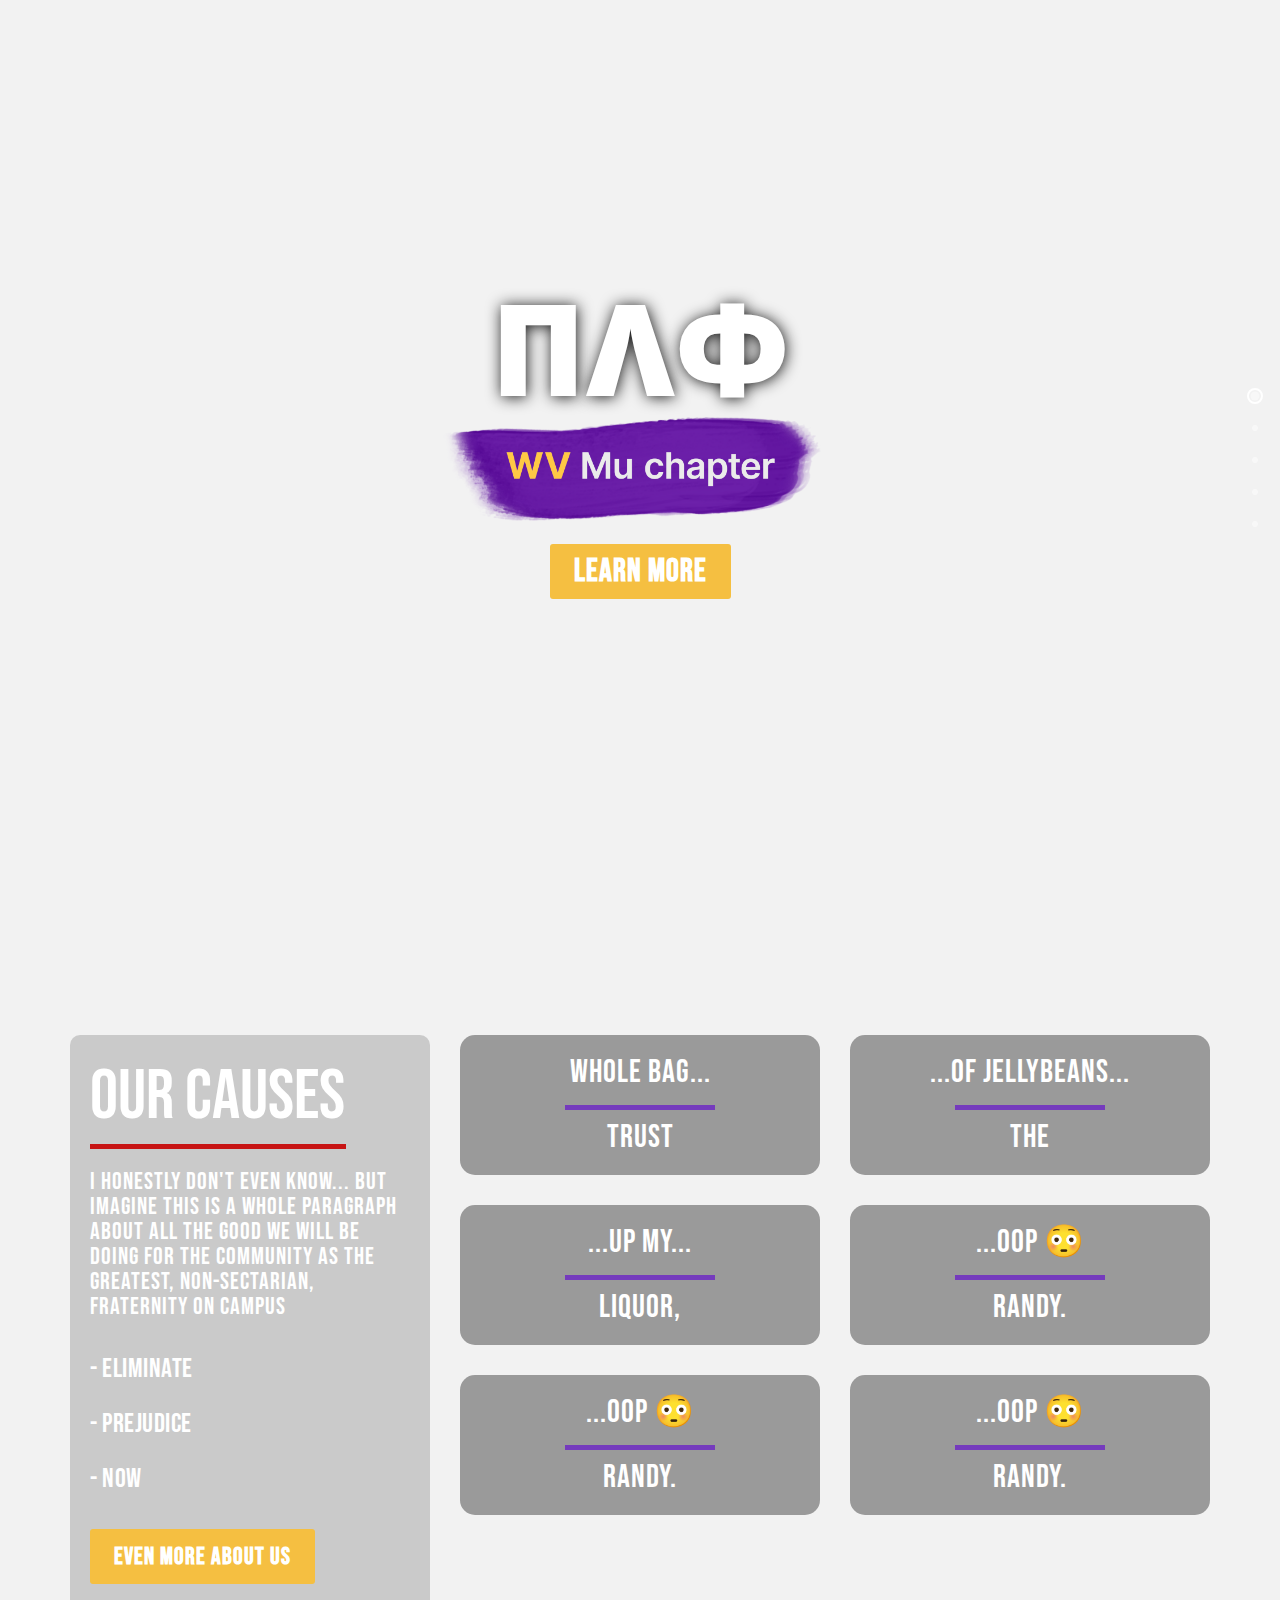
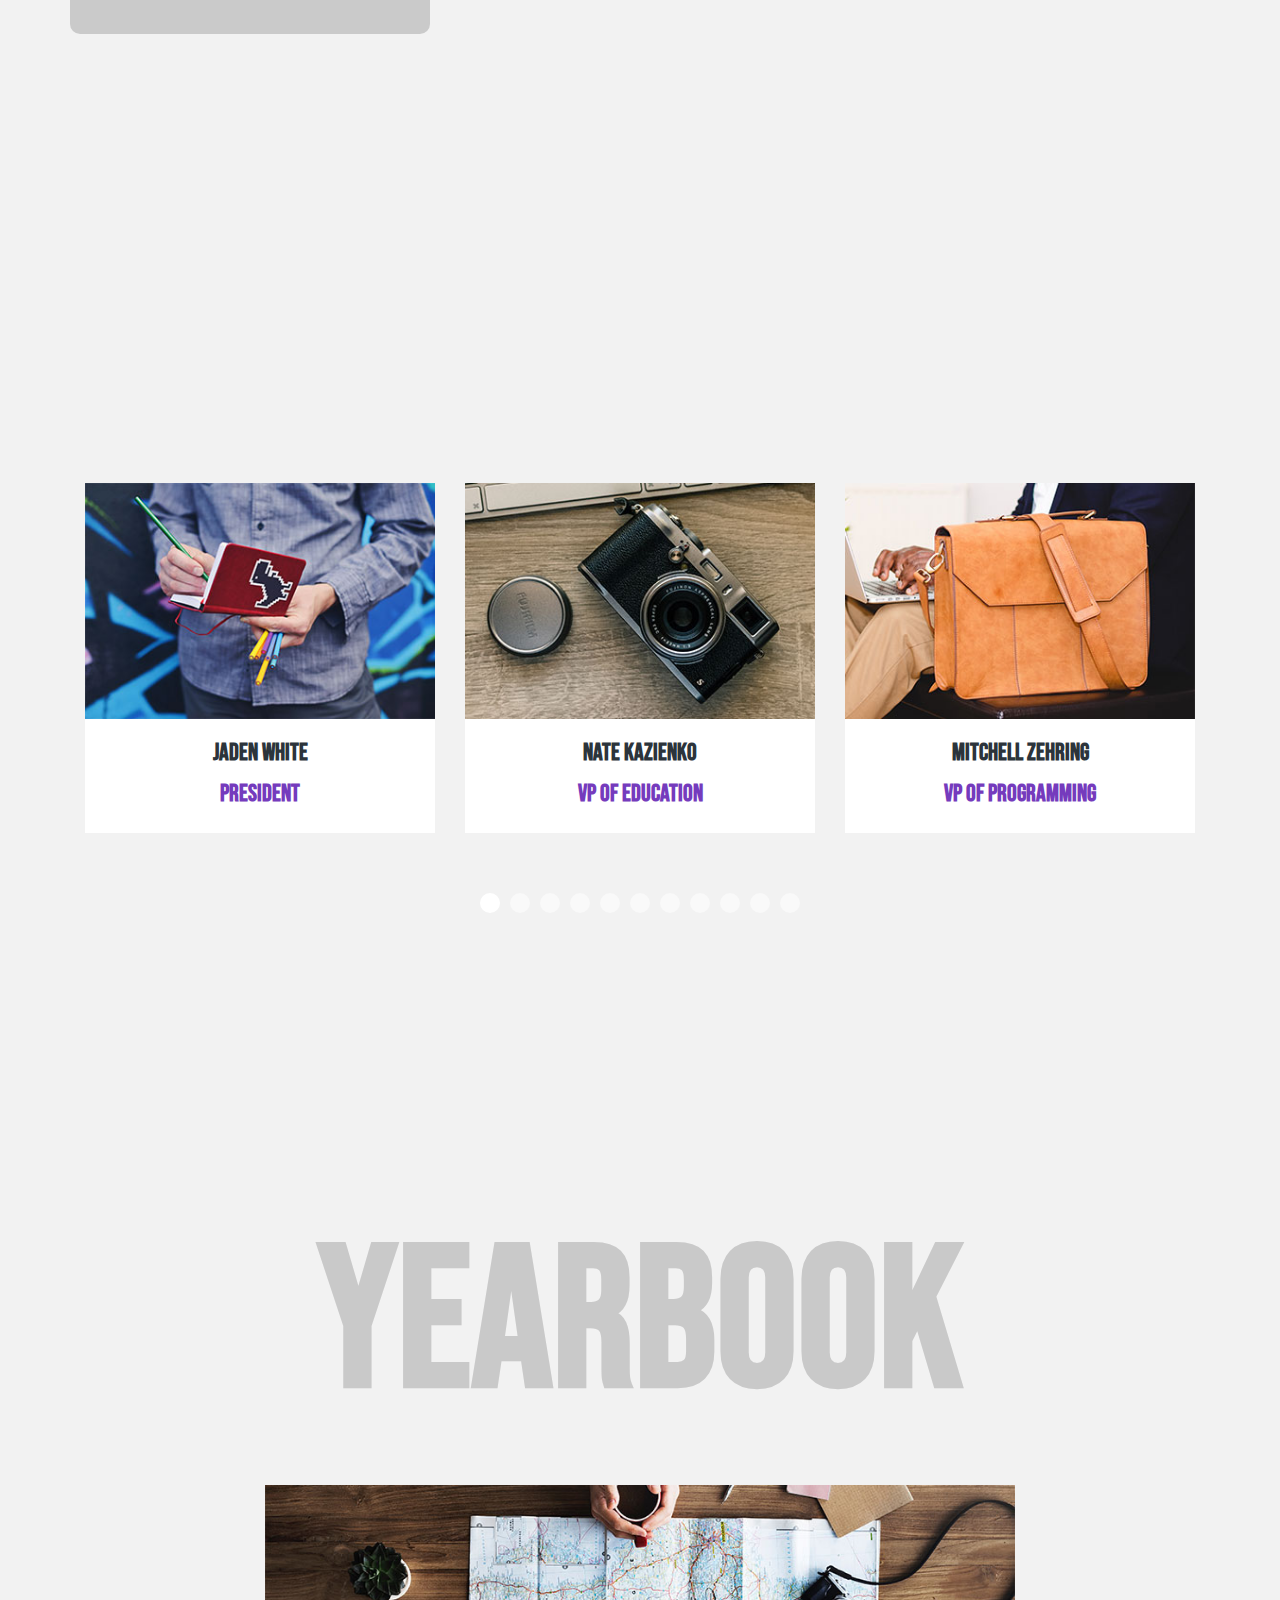
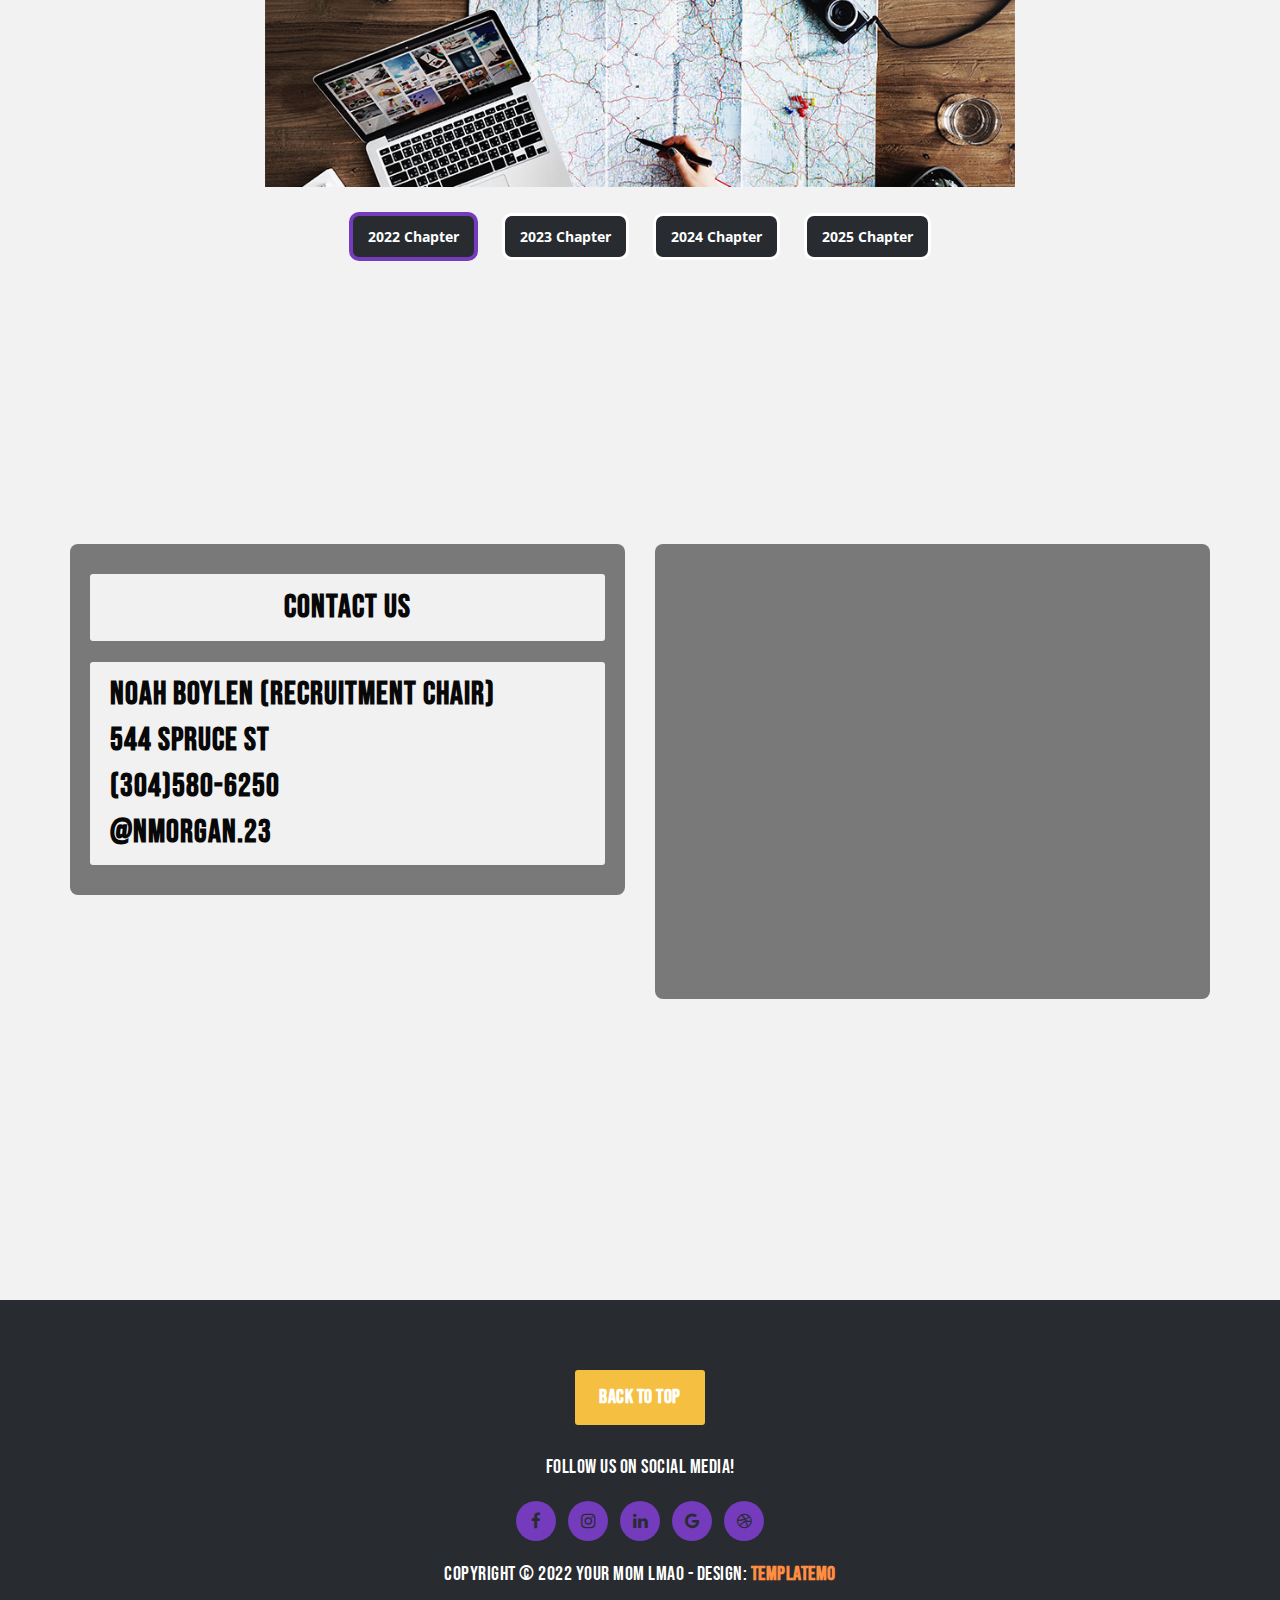
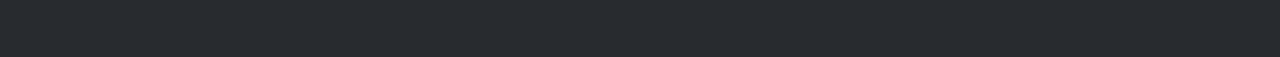
==== commit e9db7ac9: "Update index.html" ====
--- a/index.html
+++ b/index.html
@@ -340,7 +340,7 @@
                             <div class="testimonials-item">
                                 <a href="img/1st-big-item.jpg" data-lightbox="image-1"><img src="img/1st-item.jpg" alt=""></a>
                                 <div class="text-content">
-                                    <h4>Agustin Urioste/h4>
+                                    <h4>Agustin Urioste</h4>
                                     <span>---</span>
                                 </div>
                             </div>
@@ -370,7 +370,7 @@
                             <div class="testimonials-item">
                                 <a href="img/1st-big-item.jpg" data-lightbox="image-1"><img src="img/1st-item.jpg" alt=""></a>
                                 <div class="text-content">
-                                    <h4>Isaac Wilfong/h4>
+                                    <h4>Isaac Wilfong</h4>
                                     <span>---</span>
                                 </div>
                             </div>
@@ -480,10 +480,10 @@
                          <!-- <p>Paragraph possible.</p> -->
                     </section>
                     <ul class="tabs clearfix" data-tabgroup="first-tab-group">
-                      <li><a href="#tab1" class="active">Class of 2022</a></li>
-                      <li><a href="#tab2">Class of 2023</a></li>
-                      <li><a href="#tab3">Class of 2024</a></li>
-                      <li><a href="#tab4">Class of 2025</a></li>
+                      <li><a href="#tab1" class="active">2022 Chapter</a></li>
+                      <li><a href="#tab2">2023 Chapter</a></li>
+                      <li><a href="#tab3">2024 Chapter</a></li>
+                      <li><a href="#tab4">2025 Chapter</a></li>
                     </ul>
                     </div>
                 </div>
@@ -535,13 +535,13 @@
                   </div>
                   <br>
                   <div class="contactSquare2">
-                    <p>Jaden White (President)</p>
+                    <p>Noah Boylen (Recruitment Chair)</p>
                     <br>
                     <p>544 Spruce St</p>
                     <br>
-                    <p>Number</p>
+                    <p>(304)580-6250</p>
                     <br>
-                    <p>Whatever</p>
+                    <p>@nmorgan.23</p>
                   </div>
                 </div>
                 </div>
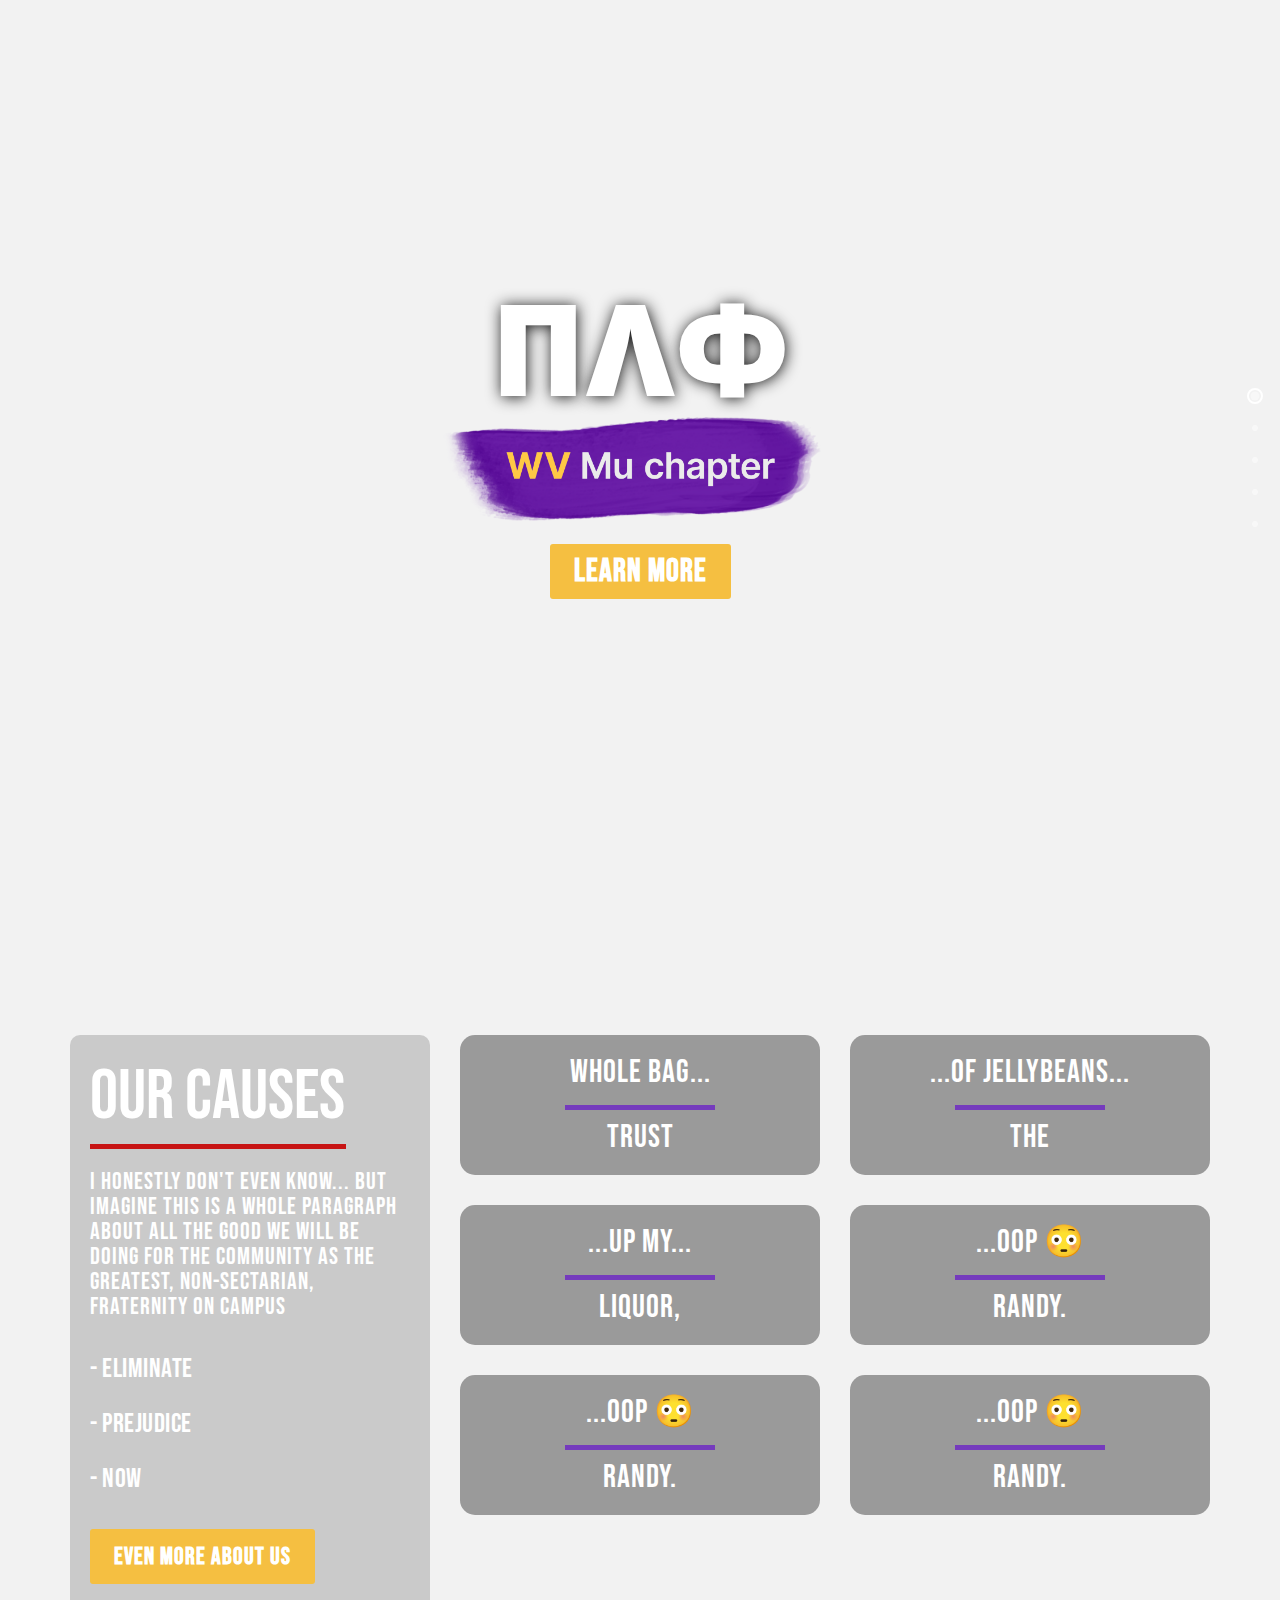
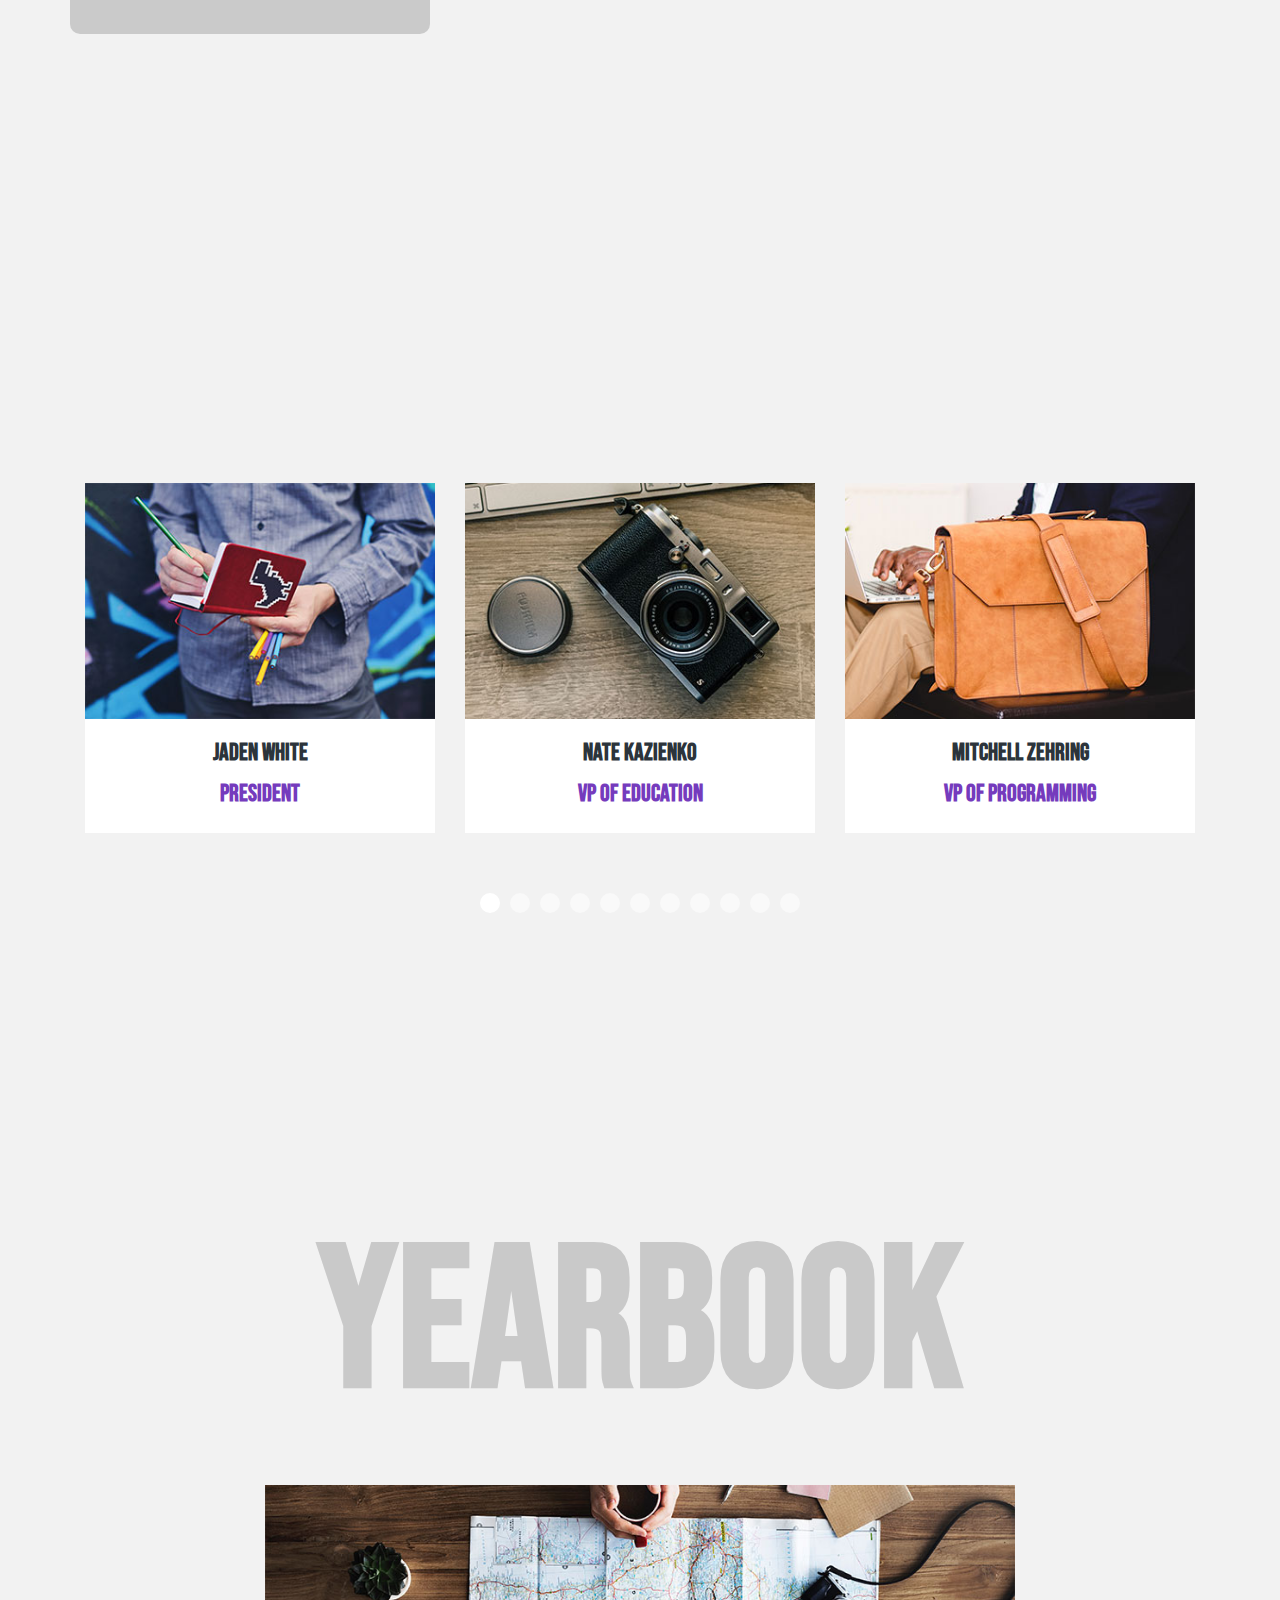
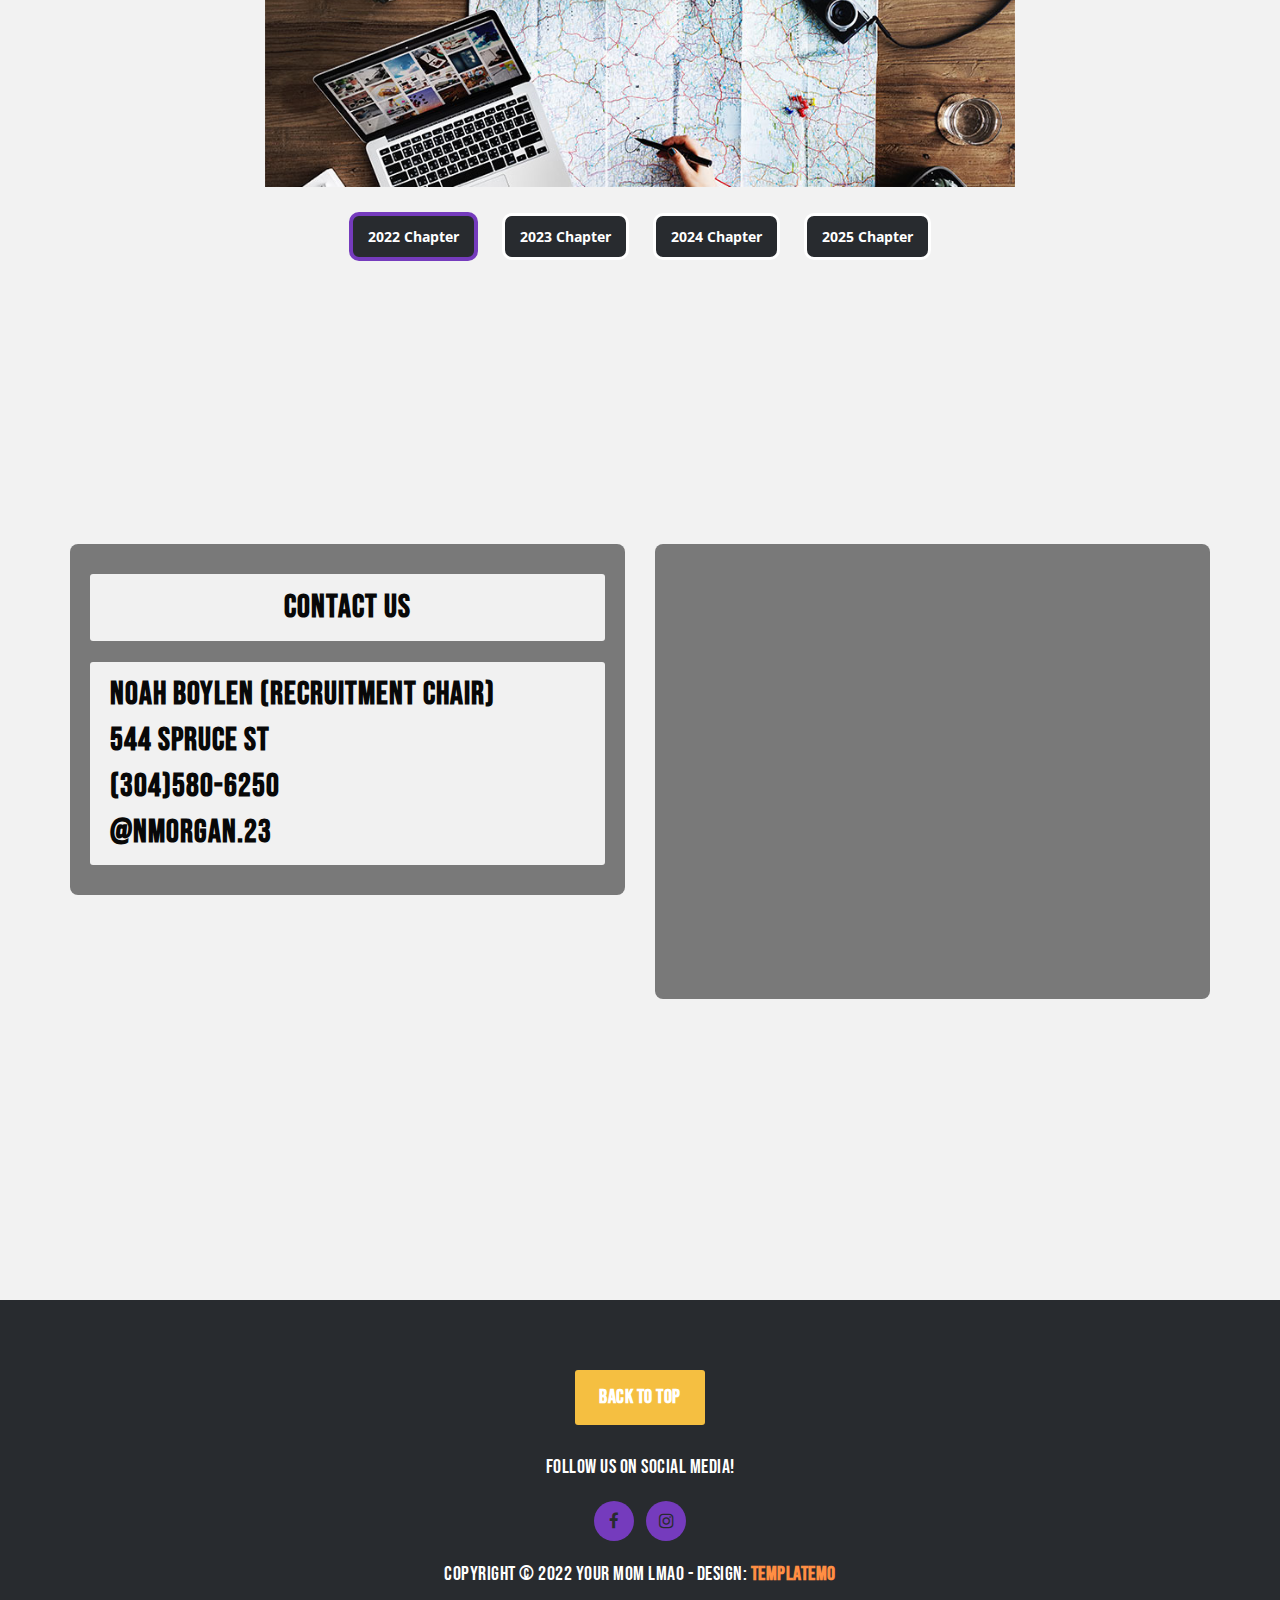
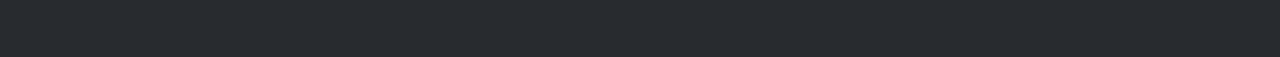
==== commit 0f632dde: "Update index.html" ====
--- a/index.html
+++ b/index.html
@@ -575,9 +575,9 @@
                     <ul>
                         <li><a href="https://www.facebook.com/pilamwvu/about" target="_blank"><i class="fa fa-facebook"></i></a></li>
                         <li><a href="https://www.instagram.com/pilamwvu/" target="_blank"><i class="fa fa-instagram"></i></a></li>
-                        <li><a href="#"><i class="fa fa-linkedin"></i></a></li>
+                        <!-- <li><a href="#"><i class="fa fa-linkedin"></i></a></li>
                         <li><a href="#"><i class="fa fa-google"></i></a></li>
-                        <li><a href="#"><i class="fa fa-dribbble"></i></a></li>
+                        <li><a href="#"><i class="fa fa-dribbble"></i></a></li> -->
                     </ul>
                     <br>
                     <p>Copyright &copy; 2022 your mom lmao
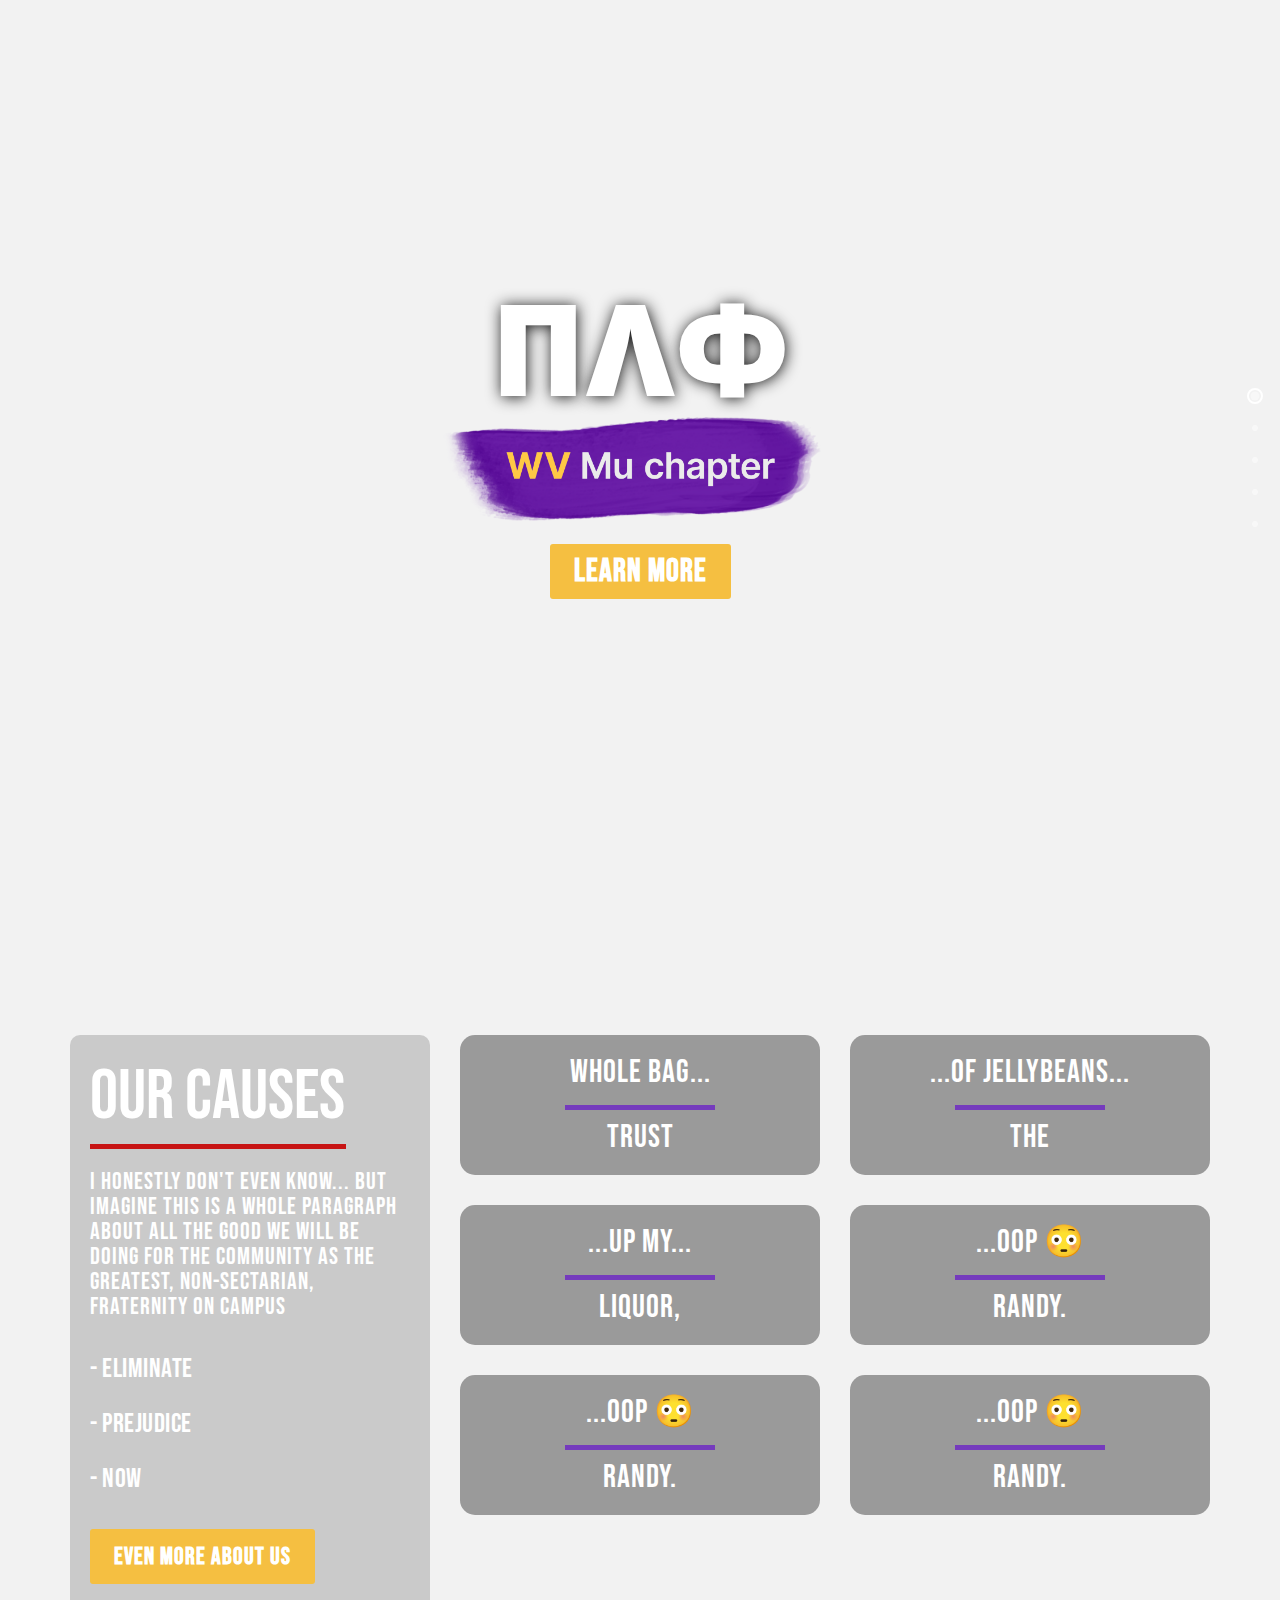
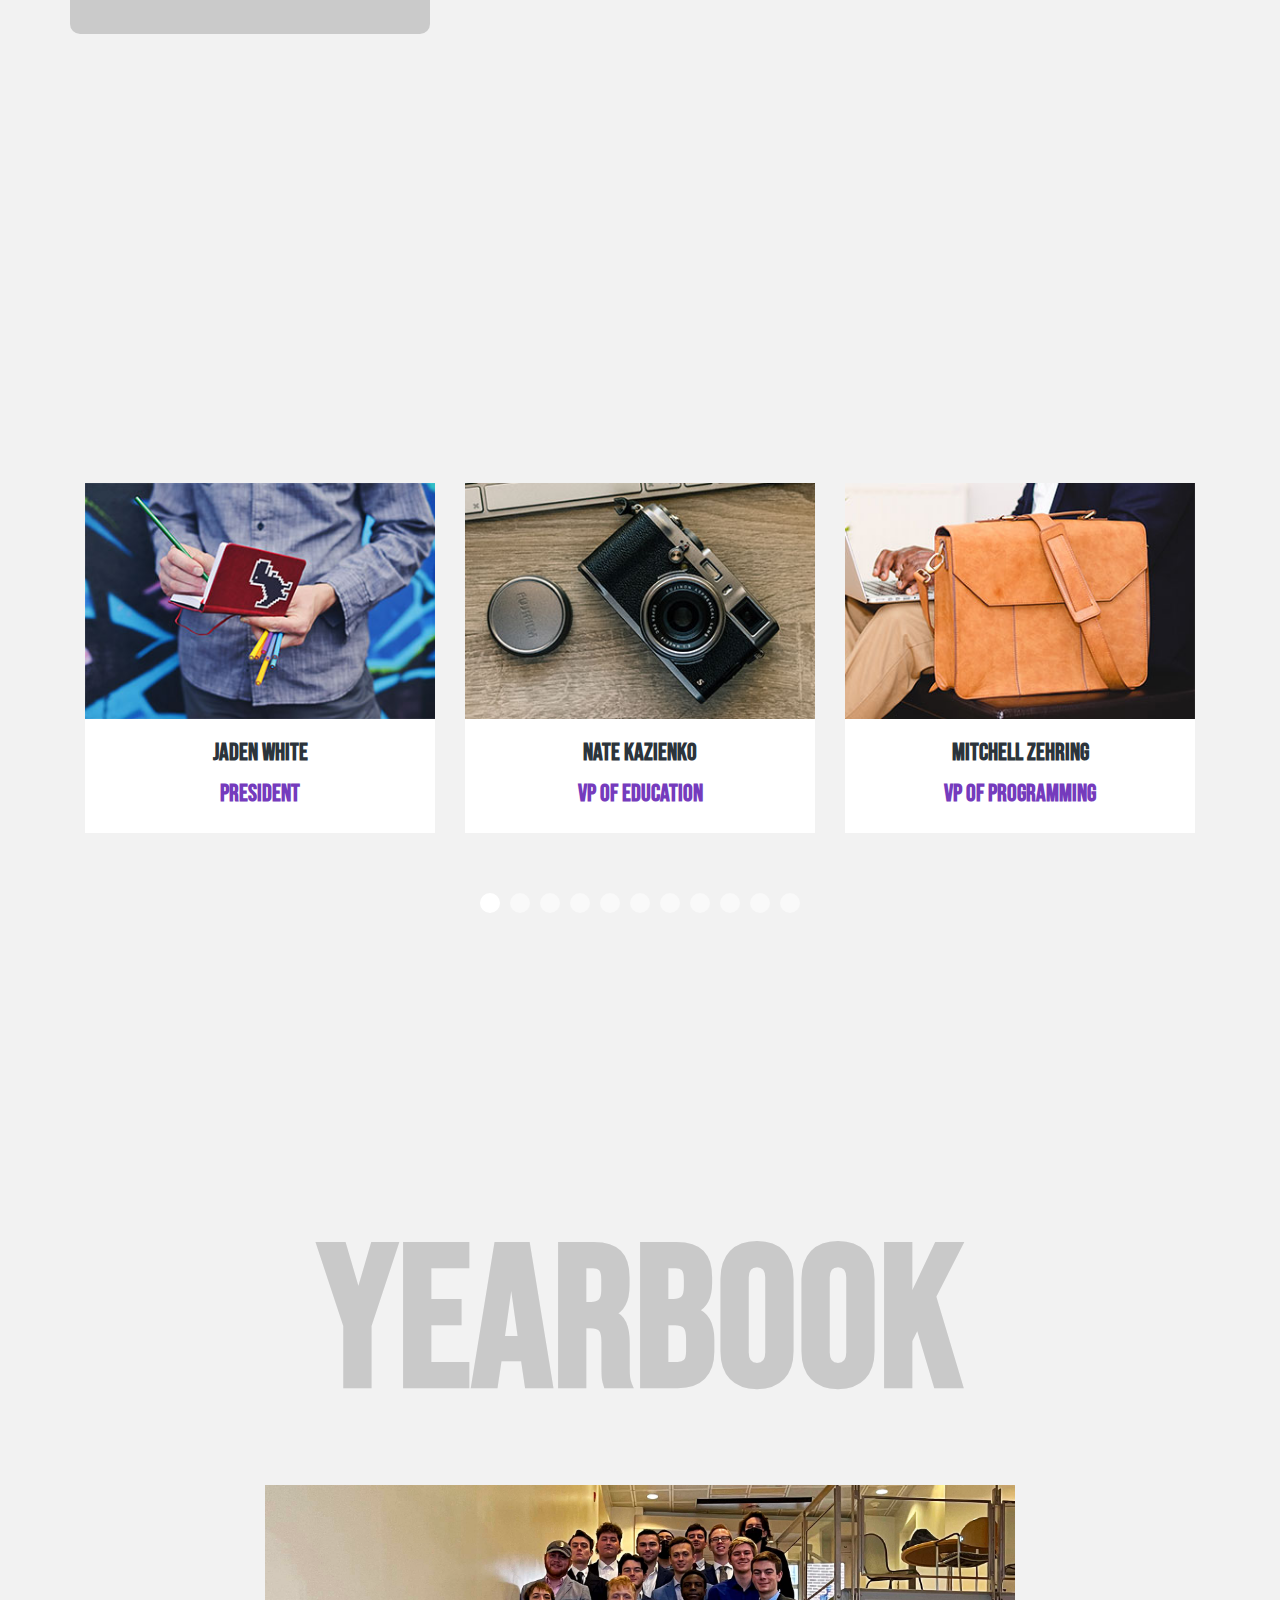
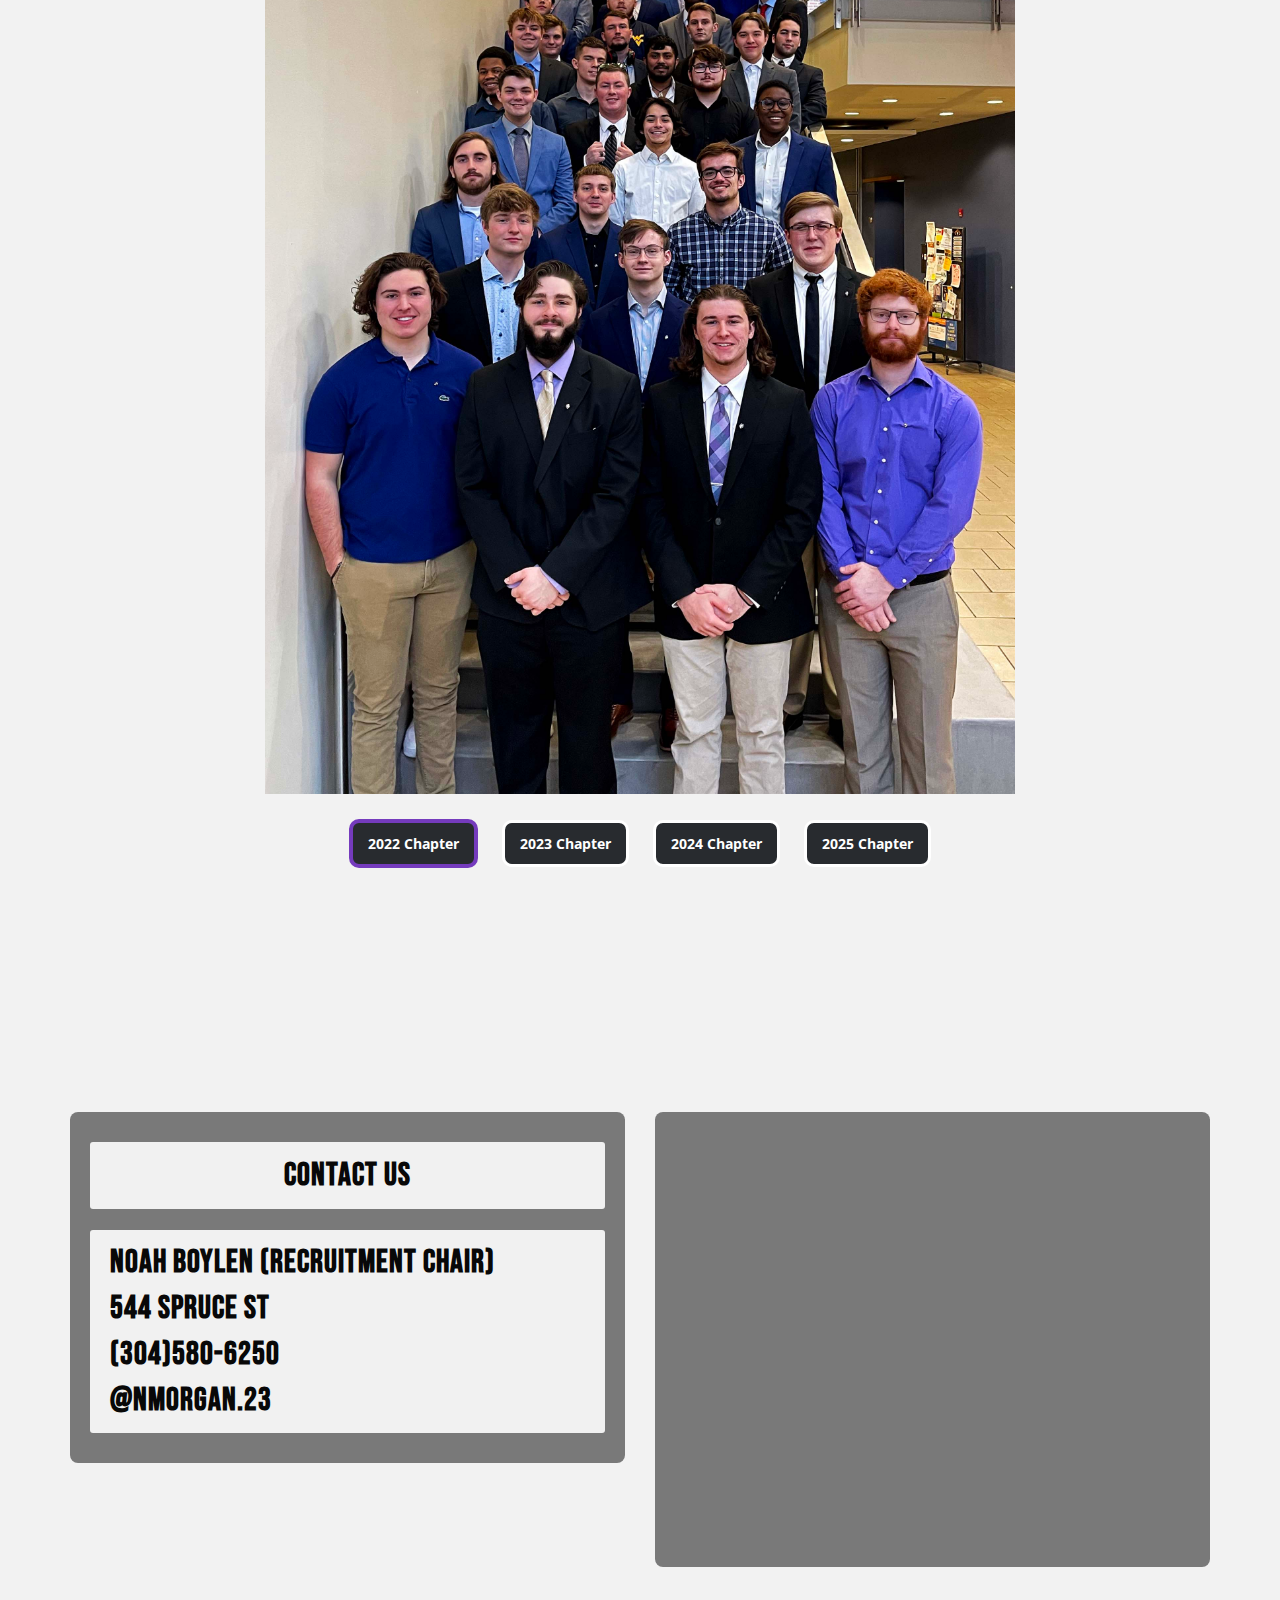
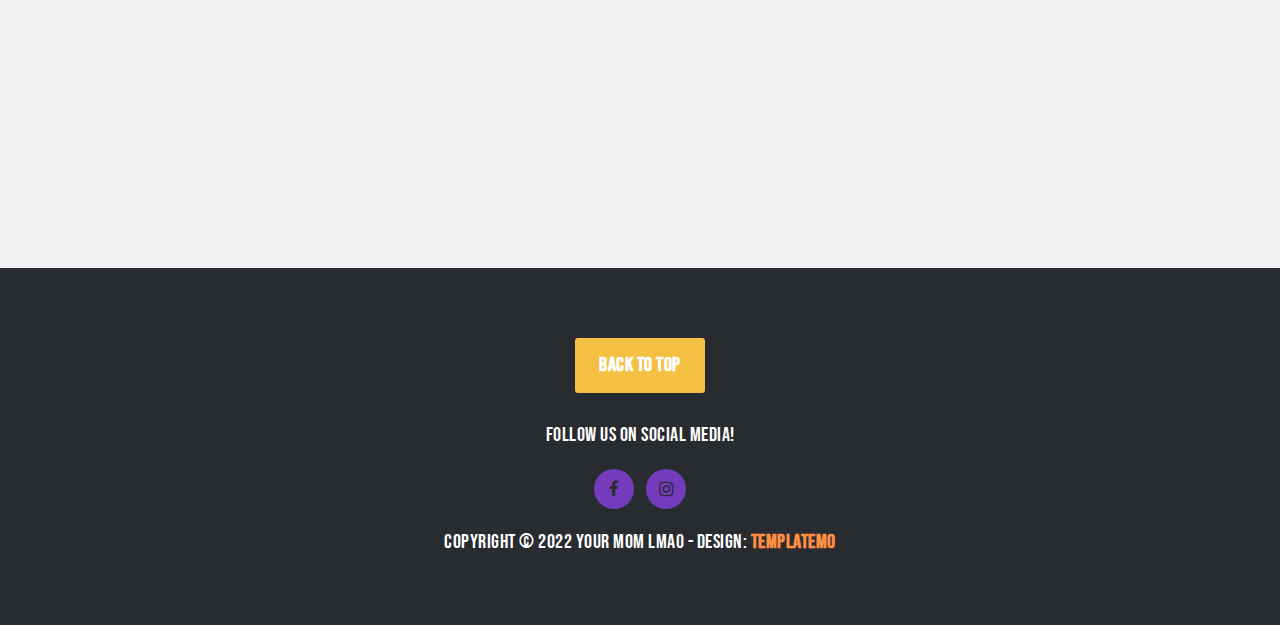
==== commit 72f9d879: "Update index.html" ====
--- a/index.html
+++ b/index.html
@@ -463,18 +463,22 @@
                 <div class="col-md-8 mx-auto">
                     <div class="wrapper">
                     <section id="first-tab-group" class="tabgroup">
+                        
                       <div id="tab1">
-                        <img src="img/1st-tab.jpg" alt="">
+                        <img src="img/2022.jpeg" alt="">
                          <!-- <p>Paragraph possible.</p> -->
                       </div>
+                        
                       <div id="tab2">
                         <img src="img/2nd-tab.jpg" alt="">
                        <!-- <p>Paragraph possible.</p> -->
                       </div>
+                        
                       <div id="tab3">
                         <img src="img/3rd-tab.jpg" alt="">
                          <!-- <p>Paragraph possible.</p> -->
                       </div>
+                        
                       <div id="tab4">
                         <img src="img/4th-tab.jpg" alt="">
                          <!-- <p>Paragraph possible.</p> -->
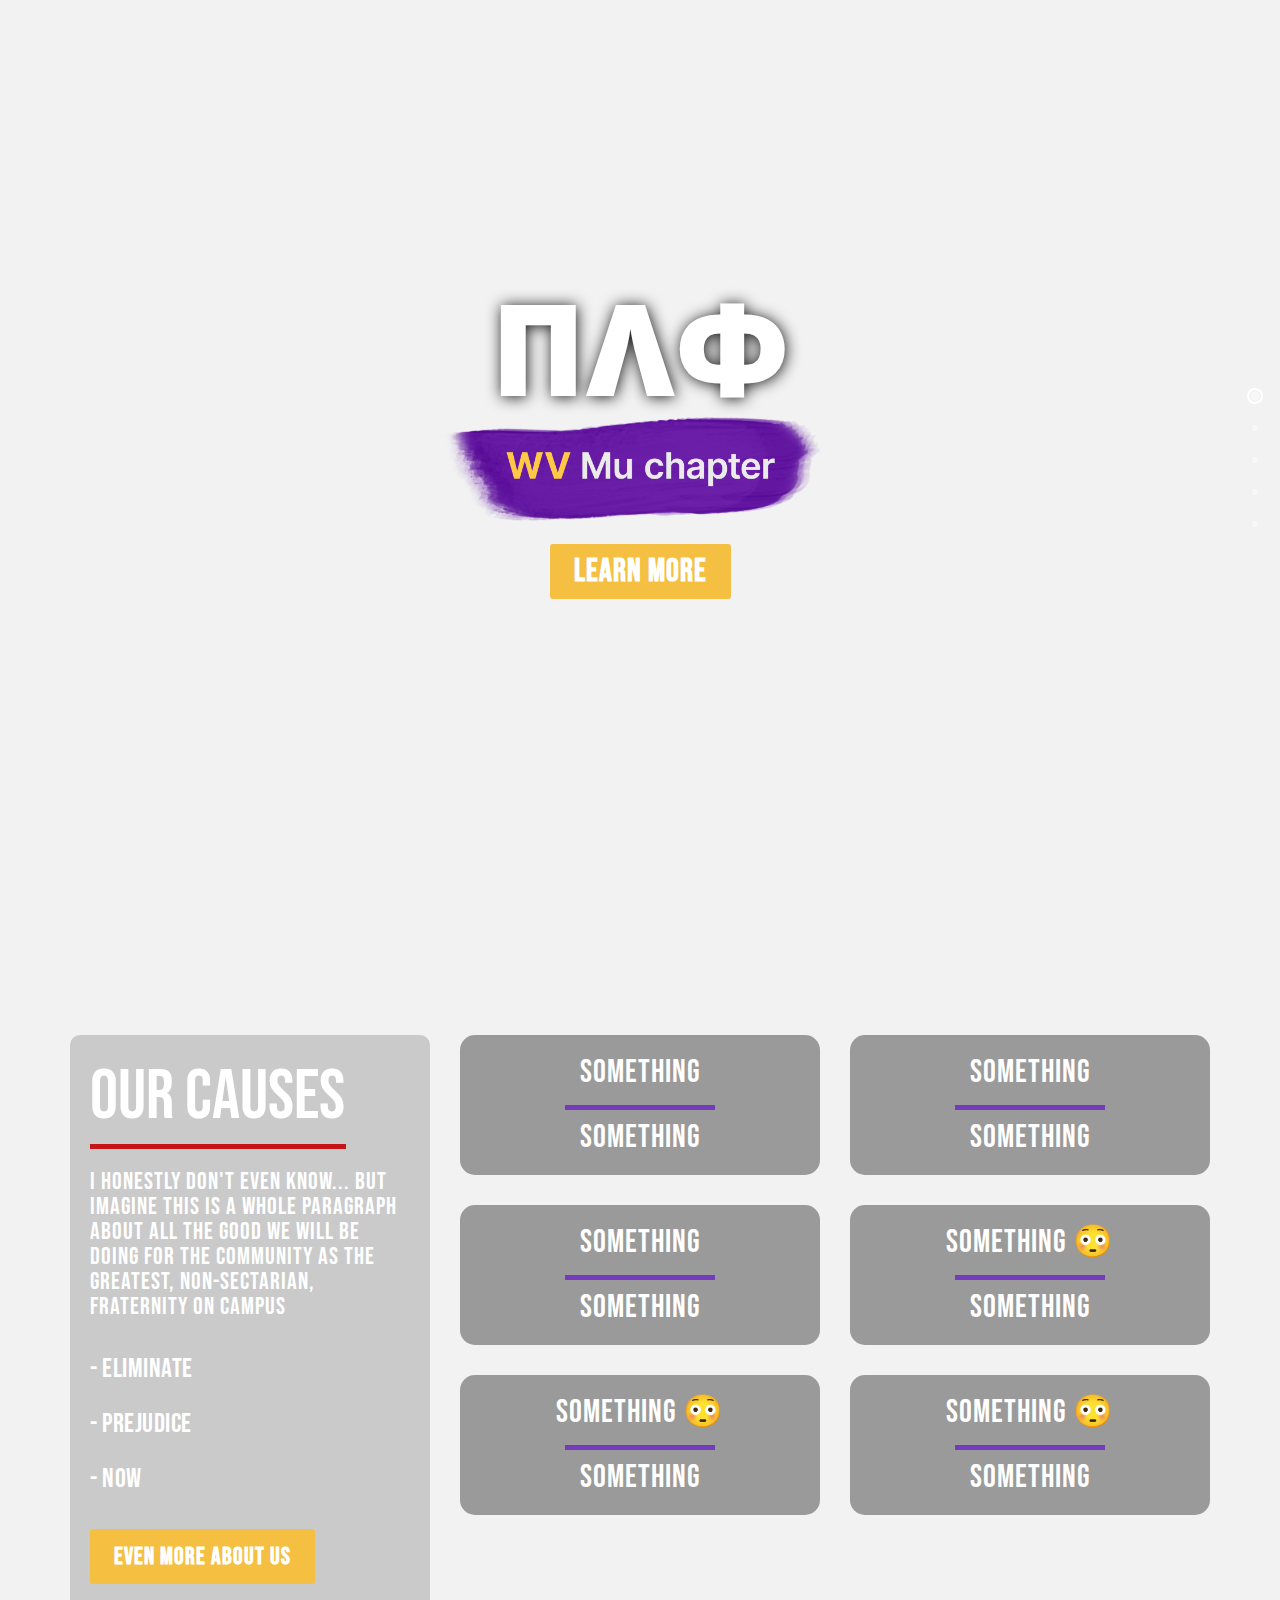
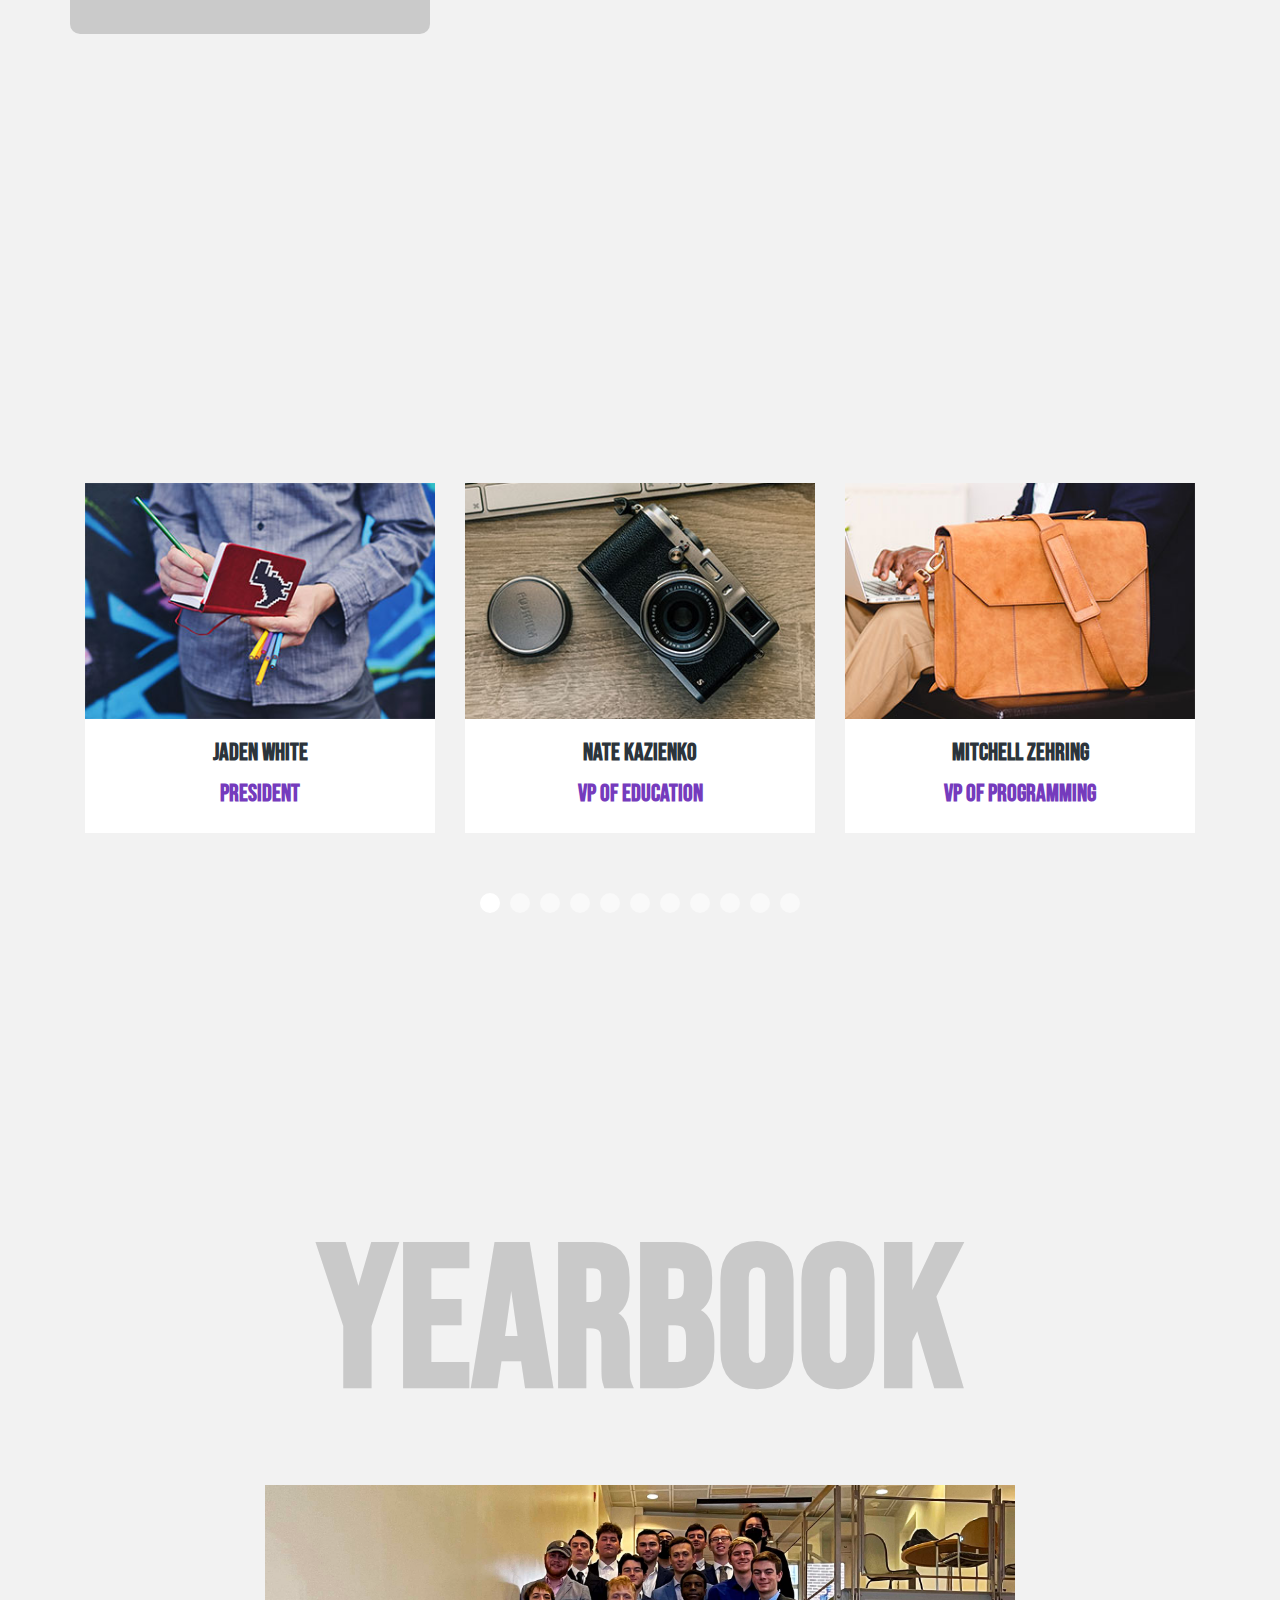
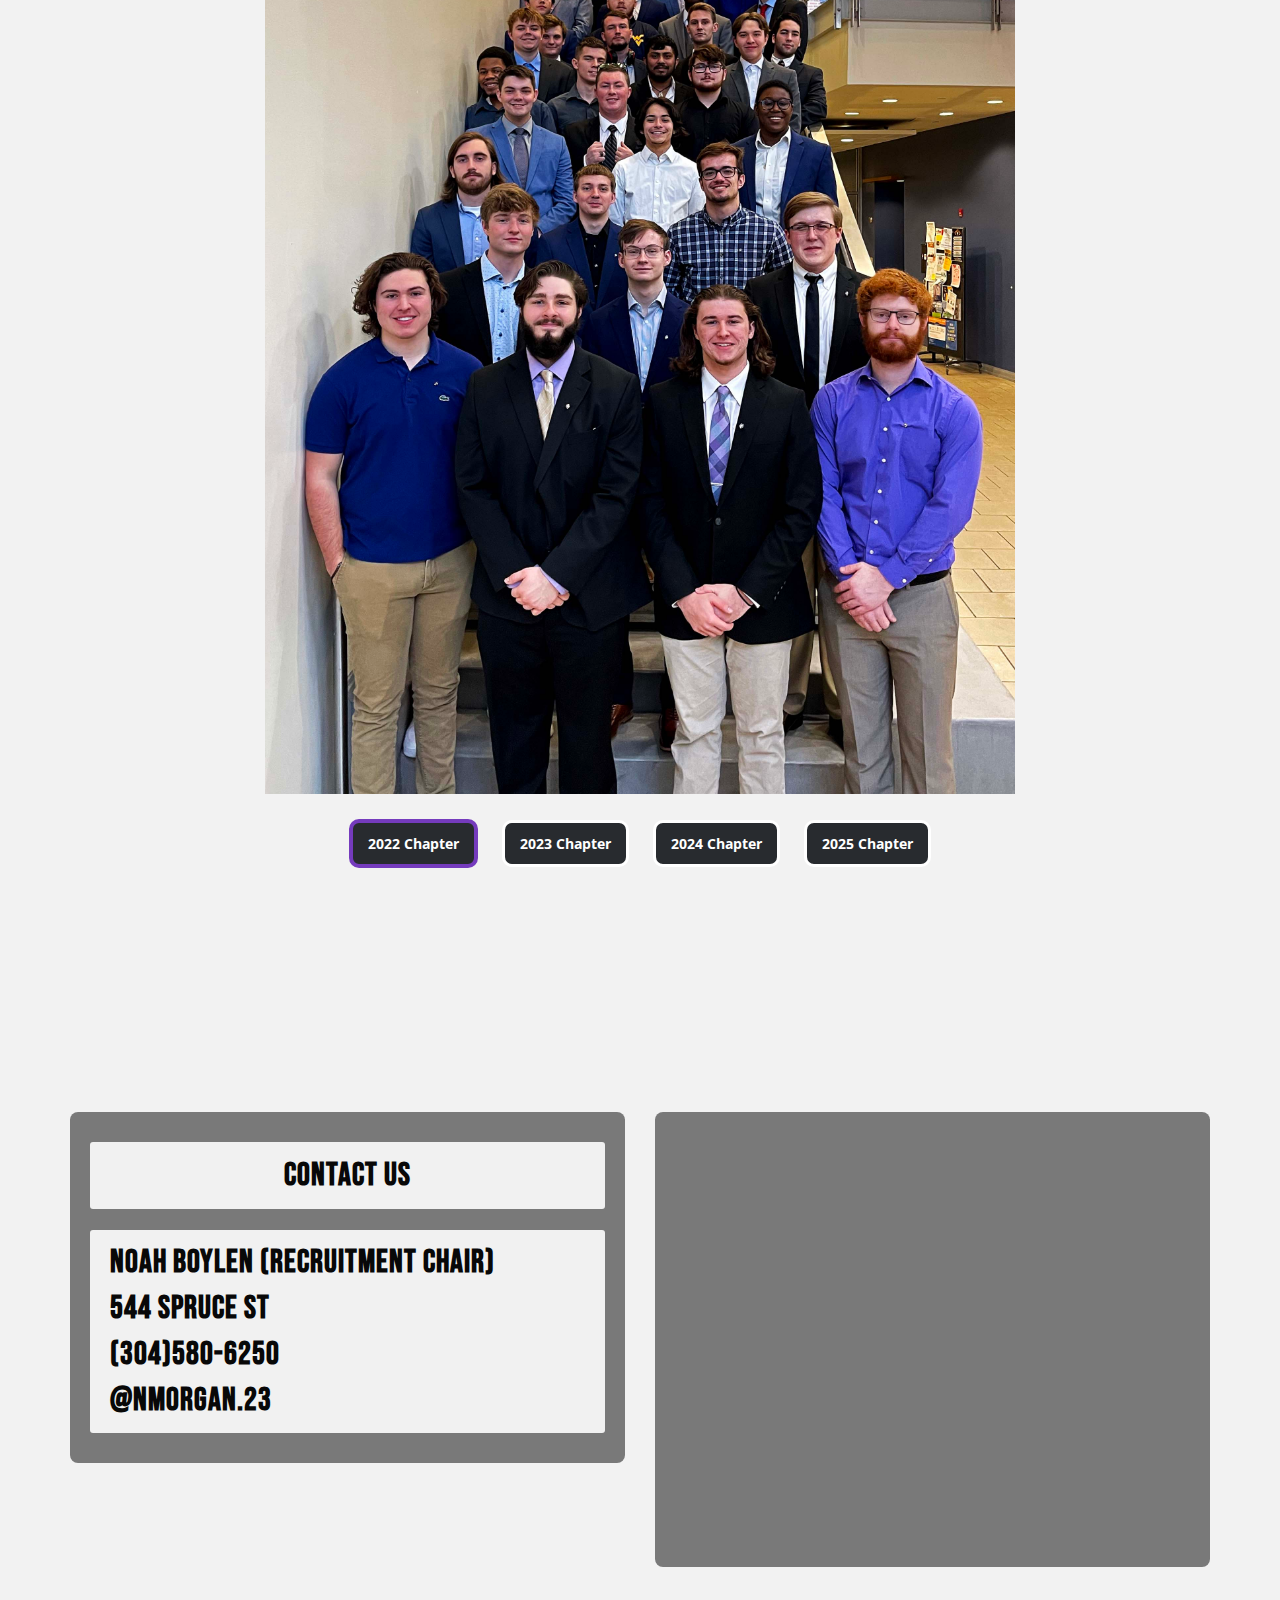
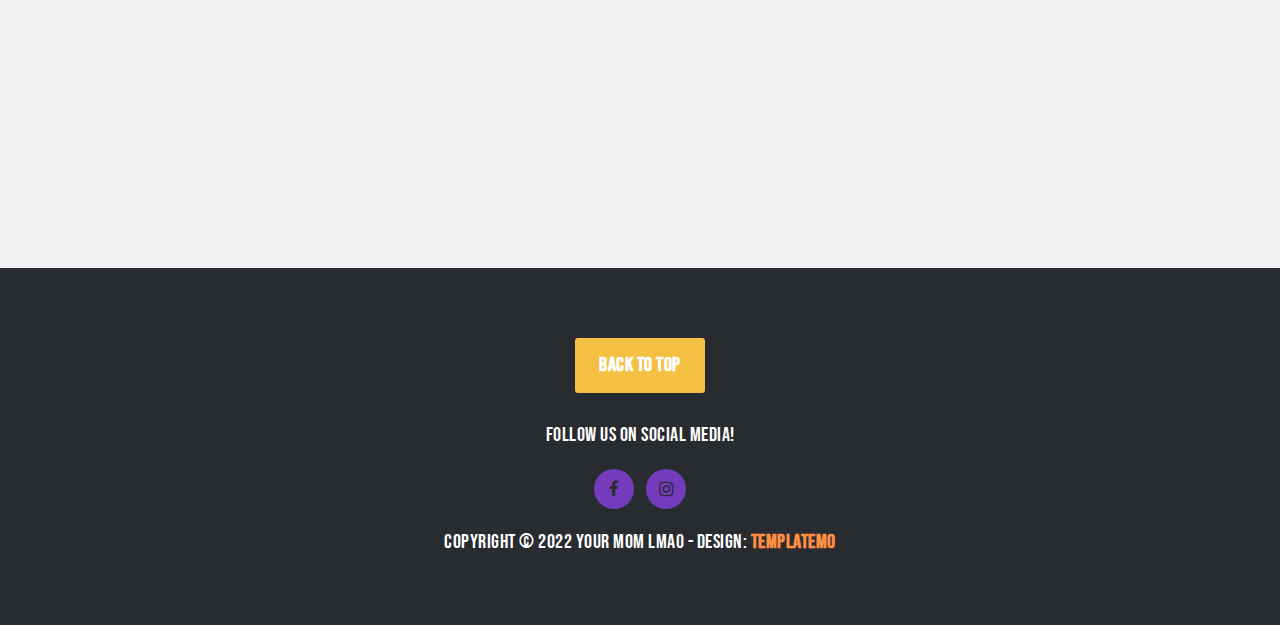
==== commit 0d1157b2: "Update index.html" ====
--- a/index.html
+++ b/index.html
@@ -84,44 +84,44 @@
                     <div class="row">
                         <div class="col-md-6">
                             <div class="service-item">
-                                <p>WHOLE BAG...</p>
+                                <p>SOMETHING</p>
                                 <div class="line-dec"></div>
-                                <p>Trust</p>
+                                <p>SOMETHING</p>
                             </div>
                         </div>
                         <div class="col-md-6" id="round">
                             <div class="service-item">
-                                <p>...OF JELLYBEANS...</p>
+                                <p>SOMETHING</p>
                                 <div class="line-dec"></div>
-                                <p>the</p>
+                                <p>SOMETHING</p>
                             </div>
                         </div>
                         <div class="col-md-6">
                             <div class="service-item">
-                                <p>...UP MY...</p>
+                                <p>SOMETHING</p>
                                 <div class="line-dec"></div>
-                                <p>liquor,</p>
+                                <p>SOMETHING</p>
                             </div>
                         </div>
                         <div class="col-md-6">
                             <div class="service-item">
-                                <p>...OOP 😳</p>
+                                <p>SOMETHING 😳</p>
                                 <div class="line-dec"></div>
-                                <p>Randy.</p>
+                                <p>SOMETHING</p>
                             </div>
                         </div>
                         <div class="col-md-6">
                             <div class="service-item">
-                                <p>...OOP 😳</p>
+                                <p>SOMETHING 😳</p>
                                 <div class="line-dec"></div>
-                                <p>Randy.</p>
+                                <p>SOMETHING</p>
                             </div>
                         </div>
                         <div class="col-md-6">
                             <div class="service-item">
-                                <p>...OOP 😳</p>
+                                <p>SOMETHING 😳</p>
                                 <div class="line-dec"></div>
-                                <p>Randy.</p>
+                                <p>SOMETHING</p>
                             </div>
                         </div>
                     </div>
@@ -290,7 +290,7 @@
                             <div class="testimonials-item">
                                 <a href="img/1st-big-item.jpg" data-lightbox="image-1"><img src="img/1st-item.jpg" alt=""></a>
                                 <div class="text-content">
-                                    <h4>HJonah Andres</h4>
+                                    <h4>Jonah Andres</h4>
                                     <span>---</span>
                                 </div>
                             </div>
